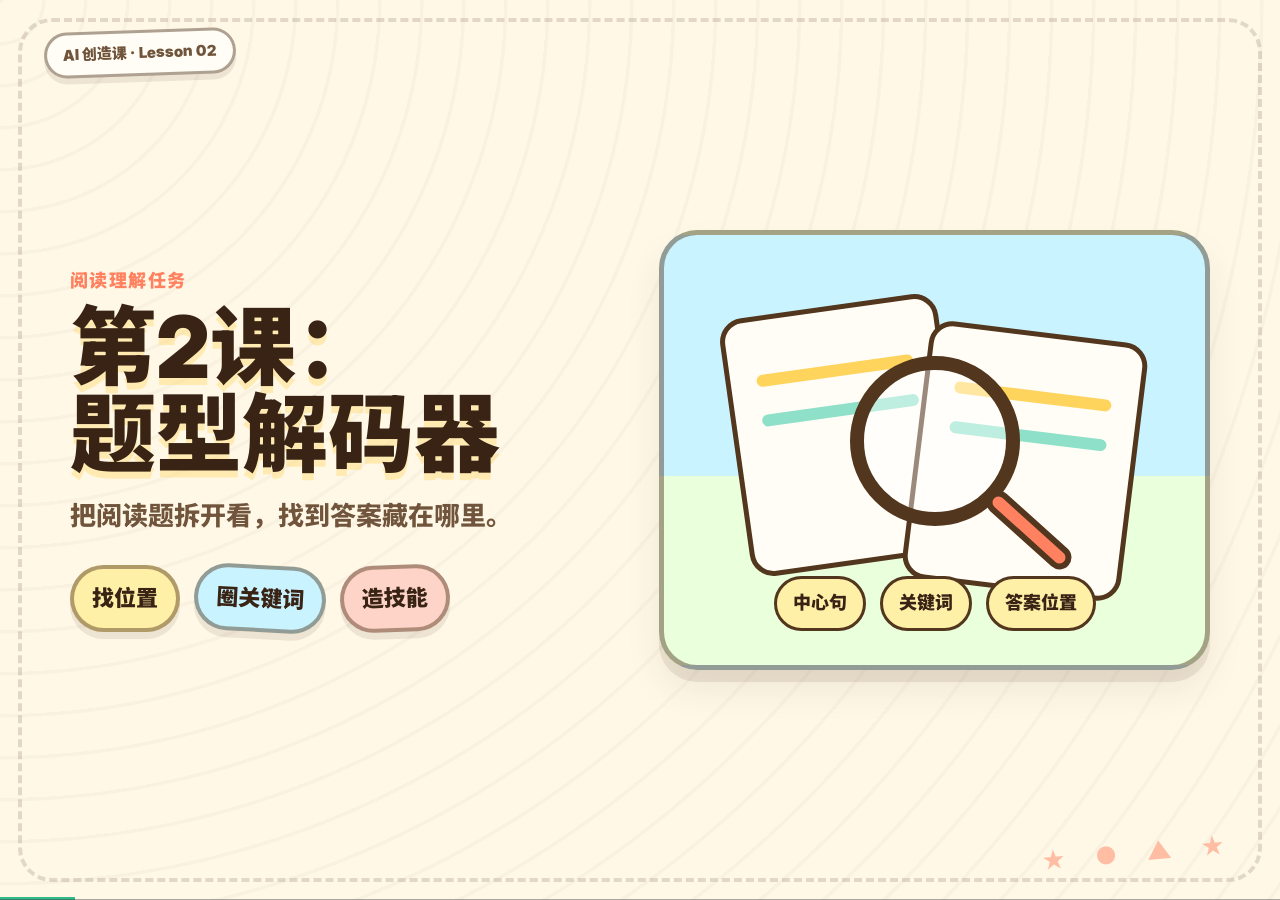
==== ai-kids-picturebook-ppt/index.html @ a71ae9e9 "Deploy AI reading lesson deck" ====
<!DOCTYPE html>
<html lang="zh-CN">
<head>
<meta charset="utf-8">
<meta name="viewport" content="width=device-width,initial-scale=1">
<title>第2课：题型解码器</title>
<link rel="stylesheet" href="assets/fonts.css">
<link rel="stylesheet" href="assets/base.css">
<link rel="stylesheet" id="theme-link" href="assets/themes/soft-pastel.css">
<link rel="stylesheet" href="assets/animations/animations.css">
<link rel="stylesheet" href="style.css">
</head>
<body class="tpl-ai-kids lesson-deck" data-themes="soft-pastel,xiaohongshu-white,rainbow-gradient,minimal-white" data-theme-base="assets/themes/">
<div class="deck">

  <section class="slide cover-slide" data-title="封面">
    <div class="lesson-badge">AI 创造课 · Lesson 02</div>
    <div class="cover-grid">
      <div>
        <p class="kicker">阅读理解任务</p>
        <h1 class="hero-title">第2课：<br>题型解码器</h1>
        <p class="hero-sub">把阅读题拆开看，找到答案藏在哪里。</p>
        <div class="tag-row">
          <span>找位置</span>
          <span>圈关键词</span>
          <span>造技能</span>
        </div>
      </div>
      <div class="decoder-hero" aria-label="题型解码器插画">
        <div class="paper-card paper-a"></div>
        <div class="paper-card paper-b"></div>
        <div class="lens-big"></div>
        <div class="decoder-panel">
          <span>中心句</span>
          <span>关键词</span>
          <span>答案位置</span>
        </div>
      </div>
    </div>
    <aside class="notes">开场强调：今天不是只让 AI 帮我们答题，而是创造一个能陪我们练阅读理解的 AI 技能。</aside>
  </section>

  <section class="slide" data-title="上节课回顾">
    <div class="page-chip">01 回顾</div>
    <h2 class="slide-title">上节课回顾</h2>
    <p class="subtitle">上节课主题：我和我的成长伙伴</p>
    <div class="step-cards three">
      <div class="step-card yellow"><b>1</b><h3>选伙伴形象</h3><p>选出你最喜欢的伙伴形象。</p></div>
      <div class="step-card blue"><b>2</b><h3>起名字</h3><p>给它起一个独一无二的名字。</p></div>
      <div class="step-card pink"><b>3</b><h3>第一次对话</h3><p>让它认识你，也认识你的学习习惯。</p></div>
    </div>
    <aside class="notes">用 1 分钟让孩子说出自己伙伴的名字，快速唤起上节课成果。</aside>
  </section>

  <section class="slide" data-title="情景引入">
    <div class="page-chip">02 情景</div>
    <div class="story-layout">
      <div>
        <h2 class="slide-title">阅读题里的答案，<br>到底藏哪了？</h2>
        <p class="subtitle">小明做语文阅读理解时，总是找不到答案在哪。</p>
        <div class="quote-box">“老师讲过模板，可我一看到文章就忘了……”</div>
      </div>
      <div class="story-board">
        <div class="student-face"></div>
        <div class="long-paper">
          <span></span><span></span><span></span><span></span><span></span>
        </div>
        <div class="question-mark">?</div>
      </div>
    </div>
    <aside class="notes">引导孩子共情：文章很长、题目很多、模板记不住，这是很常见的问题。</aside>
  </section>

  <section class="slide" data-title="问题引出">
    <div class="page-chip">03 讨论</div>
    <h2 class="slide-title">语文阅读理解为什么做不好？</h2>
    <div class="problem-grid">
      <div>文章太长，看完就忘了。</div>
      <div>有些词语和成语不懂。</div>
      <div>不知道作者真正想表达什么。</div>
      <div>没掌握阅读题的方法和技巧。</div>
      <div>答案位置找不到，写起来很慌。</div>
    </div>
    <div class="teacher-prompt">老师引导：遇到阅读理解中不会的问题，该怎么办？</div>
    <aside class="notes">第 5 点把重复的“词语和成语不懂”换成“答案位置找不到”，避免页面重复，同时更贴近后续任务。</aside>
  </section>

  <section class="slide task-slide" data-title="今日任务">
    <div class="page-chip">04 任务</div>
    <div class="center-panel">
      <h2 class="slide-title top-center">今日任务</h2>
      <div class="mission-card">
        <p class="mission-label">创建 AI 阅读理解技能</p>
        <h3>让 AI 帮你做两件事</h3>
        <div class="mission-list">
          <span>总结文章的中心思想</span>
          <span>找到问题答案在原文中的位置</span>
        </div>
      </div>
    </div>
    <aside class="notes">明确产出：今天每个孩子要完成一个“阅读理解技能”雏形，而不是只体验一个工具。</aside>
  </section>

  <section class="slide" data-title="问题拆解">
    <div class="page-chip">05 拆解</div>
    <h2 class="slide-title">AI 如何帮助你提高阅读理解的解题能力？</h2>
    <div class="module-map">
      <div><b>1</b><h3>读懂文字</h3><p>词语理解、句子理解、上下文理解</p></div>
      <div><b>2</b><h3>提取重点</h3><p>时间、地点、人物、中心句、关键词</p></div>
      <div><b>3</b><h3>分析文章</h3><p>人物情感、品质、写作目的、修辞理解</p></div>
      <div><b>4</b><h3>概括表达</h3><p>总结中心思想，说清楚主要内容</p></div>
      <div><b>5</b><h3>阅读迁移</h3><p>遇到类似文章，也能用同样方法分析</p></div>
    </div>
    <aside class="notes">这页是课程方法论：把“大问题”拆成五个小模块。</aside>
  </section>

  <section class="slide" data-title="技能介绍">
    <div class="page-chip">06 技能库</div>
    <h2 class="slide-title">技能介绍</h2>
    <div class="skill-grid">
      <div class="skill-card">
        <span>A</span>
        <h3>现代文阅读陪练</h3>
        <p>标注段落大意和中心句；出 3 道阅读题并讲对错；拍卷子题目后定位原文答案。</p>
      </div>
      <div class="skill-card">
        <span>B</span>
        <h3>古文阅读陪练</h3>
        <p>帮助理解文言词句，提升古文阅读理解能力。</p>
      </div>
      <div class="skill-card">
        <span>C</span>
        <h3>答题套路训练</h3>
        <p>生成主观题答题公式，帮助大家套公式去答题。</p>
      </div>
      <div class="skill-card custom">
        <span>D</span>
        <h3>自创技能</h3>
        <p>按照自己的想法创造，给技能增加规则和流程。</p>
      </div>
    </div>
    <aside class="notes">虽然投票只选 B/C/D，但这里完整介绍四类技能，便于孩子理解技能可以被组合和改造。</aside>
  </section>

  <section class="slide" data-title="老师演示环节">
    <div class="page-chip">07 演示</div>
    <h2 class="slide-title">演示技能</h2>
    <div class="demo-layout">
      <div class="demo-card bad">
        <h3>错误示范</h3>
        <p>只输入一篇英语文章。</p>
        <small>结果：AI 可能直接分析英语文章，偏离今天的语文阅读任务。</small>
      </div>
      <div class="demo-arrow">→</div>
      <div class="demo-card good">
        <h3>优化规则</h3>
        <p>输入的文章必须是中文。</p>
        <small>再增加任务、规则和流程，AI 效果会更明显。</small>
      </div>
    </div>
    <div class="teacher-prompt">老师现场演示：设置任务 → 增加规则 → 优化流程。</div>
    <aside class="notes">重点不是演示“AI 很聪明”，而是演示规则如何影响 AI 的输出。</aside>
  </section>

  <section class="slide vote-slide" data-title="投票选技能">
    <div class="page-chip">08 投票</div>
    <h2 class="slide-title">投票选技能</h2>
    <p class="subtitle">从下面 3 个技能中，选一个你最想创造的。</p>
    <div class="vote-grid">
      <div class="vote-card"><b>A</b><h3>古文阅读陪练</h3></div>
      <div class="vote-card"><b>B</b><h3>答题套路训练</h3></div>
      <div class="vote-card"><b>C</b><h3>自创技能</h3></div>
    </div>
    <aside class="notes">让孩子用举手、贴纸或纸条投票。投票不是为了定唯一答案，而是让孩子做选择。</aside>
  </section>

  <section class="slide" data-title="技能创造">
    <div class="page-chip">09 实操</div>
    <h2 class="slide-title">搭建自己阅读理解技能</h2>
    <div class="build-layout">
      <div class="rule-card">
        <h3>先设置 AI 规则</h3>
        <ul>
          <li>只分析中文文章</li>
          <li>文章字数适合我的年龄</li>
          <li>先定位原文，再回答问题</li>
        </ul>
      </div>
      <div class="build-checks">
        <span>找正确答案位置</span>
        <span>圈关键字</span>
        <span>分析句子</span>
        <span>分析人物</span>
        <span>归纳中心</span>
        <span>分析错误选项原因</span>
      </div>
    </div>
    <aside class="notes">孩子开始搭建技能。老师提醒：先写规则，再写功能，不要一上来就让 AI “帮我做题”。</aside>
  </section>

  <section class="slide" data-title="成果验证">
    <div class="page-chip">10 分享</div>
    <h2 class="slide-title">分享展示技能</h2>
    <div class="showcase-grid">
      <div><b>名称</b><p>你的智能体叫什么？</p></div>
      <div><b>核心功能</b><p>它最会帮你做什么？</p></div>
      <div><b>最满意的地方</b><p>哪一步做得最好？</p></div>
      <div><b>存在的问题</b><p>哪里还不稳定？怎么优化？</p></div>
    </div>
    <div class="teacher-prompt">老师重点：鼓励孩子主动发现 AI 的问题，而不是只夸 AI。</div>
    <aside class="notes">展示时必须说一个优点和一个待优化点，培养孩子的评估意识。</aside>
  </section>

  <section class="slide" data-title="优化升级">
    <div class="page-chip">11 测试</div>
    <h2 class="slide-title">你的技能可靠吗？</h2>
    <p class="subtitle">真正厉害的技能，是不断测试出来的。</p>
    <div class="test-list">
      <div>题型的识别能力</div>
      <div>原文定位能力</div>
      <div>关键字提取能力</div>
      <div>步骤链测试</div>
      <div>错误纠正测试</div>
    </div>
    <aside class="notes">统一测试内容，让孩子看到技能并不是“创建完就结束”，而是要通过测试来升级。</aside>
  </section>

  <section class="slide" data-title="挑战任务">
    <div class="page-chip">12 挑战</div>
    <h2 class="slide-title">挑战任务</h2>
    <p class="subtitle">根据测试结果，继续升级你的阅读理解技能。</p>
    <div class="challenge-grid">
      <div><h3>答题技巧类</h3><p>加入不同题型的答题方法。</p></div>
      <div><h3>错题纠错</h3><p>让 AI 帮你分析为什么错。</p></div>
      <div><h3>阅读思维引导</h3><p>让 AI 用问题一步步引导你。</p></div>
    </div>
    <div class="teacher-prompt">老师引导：AI 升级最重要的是不断迭代。</div>
    <aside class="notes">这里可以作为课堂加分任务，也可以作为课后继续完善的方向。</aside>
  </section>

  <section class="slide summary-slide" data-title="复盘总结">
    <div class="page-chip">13 总结</div>
    <h2 class="slide-title top-center">今天你完成了什么？</h2>
    <div class="summary-cards">
      <div><b>1</b><p>学会创建新技能，解决阅读理解相关难点。</p></div>
      <div><b>2</b><p>学会修复、优化、升级自己创造的技能。</p></div>
    </div>
    <div class="big-quote">未来最厉害的人，不是一直问 AI 的人，而是会创造 AI 技能的人。</div>
    <aside class="notes">用这句话收束全课，突出“创造技能”的价值。</aside>
  </section>

  <section class="slide expand-slide" data-title="知识拓展">
    <div class="page-chip">14 拓展</div>
    <h2 class="slide-title top-center">什么是 Skills（技能）</h2>
    <div class="skills-explain">
      <div class="skill-machine">
        <div class="machine-screen">AI</div>
        <div class="machine-tags">
          <span>规则</span><span>步骤</span><span>例子</span>
        </div>
      </div>
      <div class="plain-card">
        <h3>简单说：</h3>
        <p>Skills 就像给 AI 装上一个“专门做某件事的小工具”。</p>
        <p>生活例子：你想做蛋糕，要先有菜谱；你想让 AI 做阅读理解，也要给它“阅读菜谱”。</p>
      </div>
    </div>
    <aside class="notes">给 8-13 岁孩子解释时，不讲技术定义，讲“规则 + 步骤 + 例子 = 一个技能”。</aside>
  </section>

  <section class="slide homework-slide" data-title="课后任务">
    <div class="page-chip">15 作业</div>
    <h2 class="slide-title top-center">课后任务</h2>
    <div class="homework-list">
      <div><b>任务一【进阶】</b><p>让伙伴再陪你做 1 篇新短文，记录易错题型。</p></div>
      <div><b>任务二【跟家人】</b><p>跟爸妈分享你的答题思路，让爸妈判断对不对。</p></div>
      <div><b>任务三【下节预热】</b><p>下节学古文，带 1 句你最看不懂的古诗。</p></div>
    </div>
    <aside class="notes">课后任务分层：进阶、家庭分享、下节预热。</aside>
  </section>

  <section class="slide goodbye-slide" data-title="课程结束">
    <div class="goodbye-card">
      <h2>下节课再见</h2>
    </div>
    <aside class="notes">结束页保持简单，方便老师停留和收尾。</aside>
  </section>

</div>
<script src="assets/runtime.js"></script>
</body>
</html>
---- ai-kids-picturebook-ppt/assets/fonts.css ----
/* html-ppt :: shared webfonts */
@import url('https://fonts.googleapis.com/css2?family=Inter:wght@200;300;400;500;600;700;800;900&display=swap');
@import url('https://fonts.googleapis.com/css2?family=Noto+Sans+SC:wght@200;300;400;500;600;700;900&display=swap');
@import url('https://fonts.googleapis.com/css2?family=Noto+Serif+SC:wght@300;400;600;700&display=swap');
@import url('https://fonts.googleapis.com/css2?family=JetBrains+Mono:wght@400;500;700&display=swap');
@import url('https://fonts.googleapis.com/css2?family=Playfair+Display:ital,wght@0,400;0,600;0,800;1,400&display=swap');
@import url('https://fonts.googleapis.com/css2?family=Space+Grotesk:wght@300;400;500;600;700&display=swap');
@import url('https://fonts.googleapis.com/css2?family=IBM+Plex+Mono:wght@300;400;500;700&display=swap');
@import url('https://fonts.googleapis.com/css2?family=Archivo+Black&display=swap');
---- ai-kids-picturebook-ppt/assets/base.css ----
/* html-ppt :: base.css — reset + shared tokens + layout primitives */
/* Default tokens. Themes in assets/themes/*.css override the :root block. */
:root {
  --bg: #ffffff;
  --bg-soft: #f7f7f8;
  --surface: #ffffff;
  --surface-2: #f2f2f4;
  --border: rgba(0,0,0,.08);
  --border-strong: rgba(0,0,0,.16);
  --text-1: #111216;
  --text-2: #55596a;
  --text-3: #8a8f9e;
  --accent: #3b6cff;
  --accent-2: #7a5cff;
  --accent-3: #ff5c8a;
  --good: #1aaf6c;
  --warn: #f5a524;
  --bad:  #e0445a;
  --grad: linear-gradient(135deg,#3b6cff,#7a5cff 55%,#ff5c8a);
  --grad-soft: linear-gradient(135deg,#eef2ff,#f5ecff 55%,#ffeef5);
  --radius: 18px;
  --radius-sm: 12px;
  --radius-lg: 26px;
  --shadow: 0 10px 30px rgba(18,24,40,.08), 0 2px 6px rgba(18,24,40,.04);
  --shadow-lg: 0 24px 60px rgba(18,24,40,.14), 0 6px 16px rgba(18,24,40,.06);
  --font-sans: 'Inter','Noto Sans SC',-apple-system,BlinkMacSystemFont,Helvetica,Arial,sans-serif;
  --font-serif: 'Playfair Display','Noto Serif SC',Georgia,serif;
  --font-mono: 'JetBrains Mono','IBM Plex Mono',SFMono-Regular,Menlo,monospace;
  --font-display: var(--font-sans);
  --letter-tight: -.03em;
  --letter-normal: -.01em;
  --ease: cubic-bezier(.4,0,.2,1);
}

*,*::before,*::after{box-sizing:border-box}
html,body{margin:0;padding:0;background:var(--bg);color:var(--text-1);
  font-family:var(--font-sans);font-weight:400;line-height:1.6;
  -webkit-font-smoothing:antialiased;-moz-osx-font-smoothing:grayscale;
  letter-spacing:var(--letter-normal)}
img,svg,video{max-width:100%;display:block}
a{color:var(--accent);text-decoration:none}
a:hover{text-decoration:underline}
code,kbd,pre,samp{font-family:var(--font-mono)}

/* ================= SLIDE SYSTEM ================= */
.deck{position:relative;width:100vw;height:100vh;overflow:hidden;background:var(--bg)}
.slide{
  position:absolute;inset:0;
  display:flex;flex-direction:column;justify-content:center;
  padding:72px 96px;
  box-sizing:border-box;
  opacity:0;pointer-events:none;
  transition:opacity .5s var(--ease), transform .5s var(--ease);
  transform:translateX(30px);
  overflow:hidden;
}
.slide.is-active{opacity:1;pointer-events:auto;transform:translateX(0);z-index:2}
.slide.is-prev{transform:translateX(-30px)}

/* single-page standalone (used when a layout file is opened directly) */
body.single .slide{position:relative;width:100vw;height:100vh;opacity:1;transform:none;pointer-events:auto}

/* ================= TYPOGRAPHY ================= */
.eyebrow{font-size:13px;font-weight:500;letter-spacing:.16em;text-transform:uppercase;color:var(--text-3)}
.kicker{font-size:14px;font-weight:600;color:var(--accent);letter-spacing:.08em;text-transform:uppercase}
h1.title,.h1{font-family:var(--font-display);font-size:72px;line-height:1.05;font-weight:800;letter-spacing:var(--letter-tight);margin:0 0 18px;color:var(--text-1)}
h2.title,.h2{font-family:var(--font-display);font-size:54px;line-height:1.1;font-weight:700;letter-spacing:var(--letter-tight);margin:0 0 14px}
h3,.h3{font-size:32px;line-height:1.2;font-weight:600;letter-spacing:var(--letter-normal);margin:0 0 10px}
h4,.h4{font-size:22px;line-height:1.3;font-weight:600;margin:0 0 8px}
.lede{font-size:22px;line-height:1.55;color:var(--text-2);font-weight:300;max-width:62ch}
.dim{color:var(--text-2)}
.dim2{color:var(--text-3)}
.mono{font-family:var(--font-mono)}
.serif{font-family:var(--font-serif)}
.gradient-text{background:var(--grad);-webkit-background-clip:text;background-clip:text;-webkit-text-fill-color:transparent;color:transparent}

/* ================= LAYOUT PRIMITIVES ================= */
.stack>*+*{margin-top:14px}
.row{display:flex;gap:24px;align-items:center}
.row.wrap{flex-wrap:wrap}
.grid{display:grid;gap:24px}
.g2{grid-template-columns:repeat(2,1fr)}
.g3{grid-template-columns:repeat(3,1fr)}
.g4{grid-template-columns:repeat(4,1fr)}
.center{display:flex;align-items:center;justify-content:center;text-align:center}
.fill{flex:1}
.sp-t{padding-top:24px}.sp-b{padding-bottom:24px}
.mt-s{margin-top:8px}.mt-m{margin-top:18px}.mt-l{margin-top:32px}
.mb-s{margin-bottom:8px}.mb-m{margin-bottom:18px}.mb-l{margin-bottom:32px}

/* ================= CARDS ================= */
.card{background:var(--surface);border:1px solid var(--border);border-radius:var(--radius);
  padding:26px 28px;box-shadow:var(--shadow);position:relative;overflow:hidden}
.card-soft{background:var(--surface-2);border:1px solid var(--border)}
.card-outline{background:transparent;border:1.5px solid var(--border-strong);box-shadow:none}
.card-accent{background:var(--surface);border-top:3px solid var(--accent)}
.card-hover{transition:transform .3s var(--ease),box-shadow .3s var(--ease)}
.card-hover:hover{transform:translateY(-4px);box-shadow:var(--shadow-lg)}

.pill{display:inline-block;padding:4px 12px;border-radius:999px;font-size:12px;font-weight:500;
  background:var(--surface-2);color:var(--text-2);border:1px solid var(--border)}
.pill-accent{background:color-mix(in srgb,var(--accent) 12%,transparent);color:var(--accent);border-color:color-mix(in srgb,var(--accent) 28%,transparent)}

/* ================= BARS / DIVIDERS ================= */
.divider{height:1px;background:var(--border);width:100%}
.divider-accent{height:3px;width:72px;background:var(--accent);border-radius:2px}

/* ================= CHROME (header/footer/progress) ================= */
.deck-header{position:absolute;top:24px;left:40px;right:40px;display:flex;align-items:center;justify-content:space-between;
  font-size:12px;color:var(--text-3);letter-spacing:.12em;text-transform:uppercase;z-index:10;pointer-events:none}
.deck-footer{position:absolute;bottom:24px;left:40px;right:40px;display:flex;align-items:center;justify-content:space-between;
  font-size:12px;color:var(--text-3);z-index:10;pointer-events:none}
.slide-number::before{content:attr(data-current)}
.slide-number::after{content:" / " attr(data-total)}
.progress-bar{position:fixed;left:0;right:0;bottom:0;height:3px;background:transparent;z-index:20}
.progress-bar > span{display:block;height:100%;width:0;background:var(--accent);transition:width .3s var(--ease)}

/* ================= PRESENTER / OVERVIEW ================= */
.notes{display:none!important}
.notes-overlay{position:fixed;inset:auto 0 0 0;max-height:42vh;background:rgba(20,22,30,.95);color:#e8ebf4;
  padding:20px 32px;font-size:16px;line-height:1.6;border-top:1px solid rgba(255,255,255,.1);transform:translateY(100%);
  transition:transform .3s var(--ease);z-index:40;overflow:auto;font-family:var(--font-sans)}
.notes-overlay.open{transform:translateY(0)}
.overview{position:fixed;inset:0;background:rgba(10,12,18,.92);backdrop-filter:blur(12px);z-index:50;
  display:none;padding:40px;overflow:auto}
.overview.open{display:grid;grid-template-columns:repeat(4,1fr);gap:20px;align-content:start}
.overview .thumb{background:var(--surface);border:1px solid var(--border);border-radius:12px;
  aspect-ratio:16/9;overflow:hidden;cursor:pointer;position:relative;color:var(--text-1);padding:16px;
  font-size:11px;transition:transform .2s var(--ease)}
.overview .thumb:hover{transform:scale(1.04)}
.overview .thumb .n{position:absolute;top:8px;left:10px;font-weight:700;font-size:14px;color:var(--text-3)}
.overview .thumb .t{position:absolute;bottom:10px;left:14px;right:14px;font-weight:600;color:var(--text-1)}

/* ================= PRESENTER VIEW ================= */
/* Presenter view opens in a separate popup window (S key).
 * All presenter styles are self-contained in the popup HTML generated by runtime.js.
 * The audience window (this file) is NOT affected — it stays as normal deck view.
 * Only the .notes class below is needed to hide speaker notes from audience. */

/* ================= UTILITY ================= */
.hidden{display:none!important}
.nowrap{white-space:nowrap}
.tr{text-align:right}.tc{text-align:center}.tl{text-align:left}
.uppercase{text-transform:uppercase;letter-spacing:.12em}

/* ================= PRINT ================= */
@media print{
  .slide{position:relative;opacity:1!important;transform:none!important;page-break-after:always;height:100vh}
  .deck-header,.deck-footer,.progress-bar,.notes-overlay,.overview{display:none!important}
}
---- ai-kids-picturebook-ppt/assets/themes/soft-pastel.css ----
/* theme: soft-pastel — 柔和马卡龙 */
:root{
  --bg:#fdf7fb;--bg-soft:#fbeef3;--surface:#ffffff;--surface-2:#fdf0f5;
  --border:rgba(120,70,110,.12);--border-strong:rgba(120,70,110,.22);
  --text-1:#3a1f33;--text-2:#6b4d62;--text-3:#a28a99;
  --accent:#f49bb8;--accent-2:#b5d5f0;--accent-3:#f7d08a;
  --good:#9dd9a3;--warn:#f7d08a;--bad:#ef9a9a;
  --grad:linear-gradient(135deg,#f49bb8,#b5d5f0 55%,#c4a0e8);
  --grad-soft:linear-gradient(135deg,#fbeef3,#eaf4fc);
  --radius:24px;--radius-sm:16px;--radius-lg:32px;
  --shadow:0 8px 28px rgba(244,155,184,.18);
  --shadow-lg:0 24px 70px rgba(181,213,240,.3);
  --font-sans:'Inter','Noto Sans SC',sans-serif;
}
---- ai-kids-picturebook-ppt/assets/animations/animations.css ----
/* html-ppt :: animations.css
 * Apply by adding class="anim-<name>" or data-anim="<name>".
 * Durations are deliberately snappy; tweak --anim-dur per element.
 */
:root{--anim-dur:.7s;--anim-ease:cubic-bezier(.4,0,.2,1)}

/* ---------- FADE DIRECTIONALS ---------- */
@keyframes kf-fade-up{from{opacity:0;transform:translateY(32px)}to{opacity:1;transform:none}}
@keyframes kf-fade-down{from{opacity:0;transform:translateY(-32px)}to{opacity:1;transform:none}}
@keyframes kf-fade-left{from{opacity:0;transform:translateX(-40px)}to{opacity:1;transform:none}}
@keyframes kf-fade-right{from{opacity:0;transform:translateX(40px)}to{opacity:1;transform:none}}
.anim-fade-up{animation:kf-fade-up var(--anim-dur) var(--anim-ease) both}
.anim-fade-down{animation:kf-fade-down var(--anim-dur) var(--anim-ease) both}
.anim-fade-left{animation:kf-fade-left var(--anim-dur) var(--anim-ease) both}
.anim-fade-right{animation:kf-fade-right var(--anim-dur) var(--anim-ease) both}

/* ---------- RISE / DROP / ZOOM / BLUR / GLITCH ---------- */
@keyframes kf-rise{from{opacity:0;transform:translateY(60px) scale(.97);filter:blur(6px)}to{opacity:1;transform:none;filter:none}}
@keyframes kf-drop{from{opacity:0;transform:translateY(-60px) scale(.97)}to{opacity:1;transform:none}}
@keyframes kf-zoom{0%{opacity:0;transform:scale(.6)}60%{transform:scale(1.04)}100%{opacity:1;transform:scale(1)}}
@keyframes kf-blur{from{opacity:0;filter:blur(18px)}to{opacity:1;filter:none}}
@keyframes kf-glitch{0%{opacity:0;transform:translateX(0);clip-path:inset(0 0 0 0)}
  20%{opacity:1;transform:translateX(-6px);clip-path:inset(20% 0 30% 0)}
  40%{transform:translateX(4px);clip-path:inset(50% 0 10% 0)}
  60%{transform:translateX(-3px);clip-path:inset(10% 0 60% 0)}
  80%{transform:translateX(2px);clip-path:inset(0 0 0 0)}
  100%{opacity:1;transform:none}}
.anim-rise-in{animation:kf-rise .9s var(--anim-ease) both}
.anim-drop-in{animation:kf-drop .8s var(--anim-ease) both}
.anim-zoom-pop{animation:kf-zoom .7s cubic-bezier(.22,1.3,.36,1) both}
.anim-blur-in{animation:kf-blur .8s var(--anim-ease) both}
.anim-glitch-in{animation:kf-glitch .8s steps(5,end) both}

/* ---------- TYPEWRITER ---------- */
.anim-typewriter{display:inline-block;overflow:hidden;white-space:nowrap;border-right:2px solid currentColor;
  width:0;animation:kf-type 2.4s steps(40,end) forwards, kf-caret 1s step-end infinite}
@keyframes kf-type{to{width:100%}}
@keyframes kf-caret{50%{border-color:transparent}}

/* ---------- GLOW / SHIMMER / GRADIENT-FLOW ---------- */
@keyframes kf-neon{0%,100%{text-shadow:0 0 8px var(--accent),0 0 20px var(--accent)}
  50%{text-shadow:0 0 16px var(--accent),0 0 40px var(--accent),0 0 80px var(--accent)}}
.anim-neon-glow{animation:kf-neon 2s ease-in-out infinite}

.anim-shimmer-sweep{position:relative;overflow:hidden}
.anim-shimmer-sweep::after{content:"";position:absolute;inset:0;
  background:linear-gradient(110deg,transparent 40%,rgba(255,255,255,.55) 50%,transparent 60%);
  transform:translateX(-100%);animation:kf-shimmer 2.4s var(--anim-ease) infinite}
@keyframes kf-shimmer{to{transform:translateX(100%)}}

.anim-gradient-flow{background:linear-gradient(90deg,var(--accent),var(--accent-2,var(--accent)),var(--accent-3,var(--accent)),var(--accent));
  background-size:300% 100%;-webkit-background-clip:text;background-clip:text;color:transparent;-webkit-text-fill-color:transparent;
  animation:kf-gradflow 4s linear infinite}
@keyframes kf-gradflow{to{background-position:300% 0}}

/* ---------- STAGGER LIST ---------- */
.anim-stagger-list > *{opacity:0;animation:kf-rise .65s var(--anim-ease) both}
.anim-stagger-list > *:nth-child(1){animation-delay:.05s}
.anim-stagger-list > *:nth-child(2){animation-delay:.15s}
.anim-stagger-list > *:nth-child(3){animation-delay:.25s}
.anim-stagger-list > *:nth-child(4){animation-delay:.35s}
.anim-stagger-list > *:nth-child(5){animation-delay:.45s}
.anim-stagger-list > *:nth-child(6){animation-delay:.55s}
.anim-stagger-list > *:nth-child(7){animation-delay:.65s}
.anim-stagger-list > *:nth-child(8){animation-delay:.75s}
.anim-stagger-list > *:nth-child(n+9){animation-delay:.85s}

/* ---------- COUNTER-UP (JS-driven, marker class only) ---------- */
.counter{font-variant-numeric:tabular-nums}

/* ---------- SVG PATH DRAW ---------- */
.anim-path-draw path,.anim-path-draw line,.anim-path-draw polyline,.anim-path-draw circle,.anim-path-draw rect{
  stroke-dasharray:1000;stroke-dashoffset:1000;animation:kf-draw 2s var(--anim-ease) forwards}
@keyframes kf-draw{to{stroke-dashoffset:0}}

/* ---------- PARALLAX TILT (hover) ---------- */
.anim-parallax-tilt{transform-style:preserve-3d;transition:transform .4s var(--anim-ease)}
.anim-parallax-tilt:hover{transform:perspective(900px) rotateX(6deg) rotateY(-8deg) translateZ(10px)}

/* ---------- CARD FLIP 3D ---------- */
@keyframes kf-flip{from{transform:perspective(1200px) rotateY(-90deg);opacity:0}
  to{transform:perspective(1200px) rotateY(0);opacity:1}}
.anim-card-flip-3d{animation:kf-flip .9s var(--anim-ease) both;transform-style:preserve-3d;backface-visibility:hidden}

/* ---------- CUBE ROTATE 3D ---------- */
@keyframes kf-cube{from{transform:perspective(1200px) rotateX(20deg) rotateY(-90deg) translateZ(-200px);opacity:0}
  to{transform:perspective(1200px) rotateX(0) rotateY(0) translateZ(0);opacity:1}}
.anim-cube-rotate-3d{animation:kf-cube 1s var(--anim-ease) both}

/* ---------- PAGE TURN 3D ---------- */
@keyframes kf-pageturn{from{transform:perspective(1600px) rotateY(-85deg);transform-origin:left center;opacity:0}
  to{transform:perspective(1600px) rotateY(0);opacity:1}}
.anim-page-turn-3d{animation:kf-pageturn 1s var(--anim-ease) both;transform-origin:left center}

/* ---------- PERSPECTIVE ZOOM ---------- */
@keyframes kf-pzoom{from{opacity:0;transform:perspective(1400px) translateZ(-400px) rotateX(12deg)}
  to{opacity:1;transform:none}}
.anim-perspective-zoom{animation:kf-pzoom 1s var(--anim-ease) both}

/* ---------- MARQUEE SCROLL ---------- */
.anim-marquee-scroll{display:flex;gap:48px;white-space:nowrap;animation:kf-marquee 20s linear infinite}
@keyframes kf-marquee{from{transform:translateX(0)}to{transform:translateX(-50%)}}

/* ---------- KEN BURNS ---------- */
@keyframes kf-kenburns{0%{transform:scale(1) translate(0,0)}100%{transform:scale(1.15) translate(-2%,-1%)}}
.anim-kenburns{animation:kf-kenburns 14s ease-in-out infinite alternate}

/* ---------- CONFETTI BURST (pseudo — pure CSS sparkles) ---------- */
.anim-confetti-burst{position:relative}
.anim-confetti-burst::before,.anim-confetti-burst::after{
  content:"";position:absolute;top:50%;left:50%;width:8px;height:8px;border-radius:50%;
  background:var(--accent);box-shadow:
    20px -30px 0 var(--accent-2,var(--accent)),-25px -20px 0 var(--accent-3,var(--accent)),
    30px 20px 0 var(--good,#1aaf6c),-30px 25px 0 var(--warn,#f5a524),
    40px -10px 0 var(--bad,#e0445a),-45px 0 0 var(--accent),
    10px 40px 0 var(--accent-2,var(--accent)),-15px -40px 0 var(--accent-3,var(--accent));
  opacity:0;animation:kf-confetti 1.2s var(--anim-ease) forwards}
.anim-confetti-burst::after{animation-delay:.15s;transform:rotate(45deg)}
@keyframes kf-confetti{0%{opacity:0;transform:scale(.2)}30%{opacity:1}100%{opacity:0;transform:scale(2.2)}}

/* ---------- SPOTLIGHT ---------- */
@keyframes kf-spot{0%{clip-path:circle(0% at 50% 50%)}100%{clip-path:circle(140% at 50% 50%)}}
.anim-spotlight{animation:kf-spot 1.1s var(--anim-ease) both}

/* ---------- MORPH SHAPE (SVG) ---------- */
.anim-morph-shape path{animation:kf-morph 6s ease-in-out infinite alternate}
@keyframes kf-morph{0%{d:path("M60,120 Q120,20 180,120 T300,120")}
  100%{d:path("M60,120 Q120,220 180,120 T300,120")}}

/* ---------- RIPPLE REVEAL ---------- */
@keyframes kf-ripple{0%{clip-path:circle(0% at 20% 80%);opacity:.4}
  100%{clip-path:circle(160% at 20% 80%);opacity:1}}
.anim-ripple-reveal{animation:kf-ripple 1.2s var(--anim-ease) both}

/* reduced motion */
@media (prefers-reduced-motion: reduce){
  [class*="anim-"]{animation:none!important;transition:none!important}
}
---- ai-kids-picturebook-ppt/style.css ----
.tpl-ai-kids {
  --bg: #fff5dc;
  --surface: #fffdf5;
  --surface-2: #eaffdc;
  --border: rgba(82, 54, 29, .22);
  --border-strong: rgba(82, 54, 29, .46);
  --text-1: #382315;
  --text-2: #70543b;
  --text-3: #9d7e61;
  --accent: #32b889;
  --accent-2: #ff815f;
  --accent-3: #6d8eff;
  --warn: #ffd45d;
  --shadow: 0 12px 0 rgba(82, 54, 29, .10), 0 20px 36px rgba(82, 54, 29, .08);
  --font-display: 'Noto Sans SC', 'Inter', sans-serif;
  letter-spacing: 0;
}

.tpl-ai-kids .deck {
  background:
    radial-gradient(circle at 12% 16%, rgba(255, 212, 93, .42), transparent 24%),
    radial-gradient(circle at 84% 22%, rgba(109, 142, 255, .20), transparent 24%),
    radial-gradient(circle at 78% 84%, rgba(255, 129, 95, .22), transparent 28%),
    #fff5dc;
}

.tpl-ai-kids .slide {
  padding: 58px 70px;
  background:
    linear-gradient(0deg, rgba(255, 255, 255, .30), rgba(255, 255, 255, .30)),
    repeating-radial-gradient(circle at 0 0, rgba(82, 54, 29, .045) 0 3px, transparent 4px 42px),
    var(--bg);
}

.tpl-ai-kids .slide::before {
  content: "";
  position: absolute;
  inset: 18px;
  border: 4px dashed rgba(82, 54, 29, .16);
  border-radius: 34px;
  pointer-events: none;
}

.tpl-ai-kids .slide::after {
  content: "★ ● ▲ ★";
  position: absolute;
  right: 42px;
  bottom: 28px;
  color: rgba(255, 129, 95, .50);
  font-size: 24px;
  font-weight: 900;
  letter-spacing: 12px;
  transform: rotate(-5deg);
  pointer-events: none;
}

.tpl-ai-kids .page-chip,
.tpl-ai-kids .lesson-badge {
  position: absolute;
  top: 30px;
  left: 44px;
  z-index: 3;
  padding: 8px 16px;
  border: 3px solid var(--border-strong);
  border-radius: 999px;
  background: #fffdf5;
  color: var(--text-2);
  font-size: 15px;
  font-weight: 900;
  box-shadow: 0 6px 0 rgba(82, 54, 29, .10);
  transform: rotate(-2deg);
}

.tpl-ai-kids .kicker {
  margin: 0;
  color: var(--accent-2);
  font-size: 18px;
  font-weight: 900;
}

.tpl-ai-kids .hero-title {
  margin: 10px 0 18px;
  color: var(--text-1);
  font-size: 86px;
  line-height: 1.02;
  font-weight: 900;
  text-shadow: 0 7px 0 rgba(255, 212, 93, .38);
}

.tpl-ai-kids .hero-sub,
.tpl-ai-kids .subtitle {
  margin: 0;
  color: var(--text-2);
  font-size: 26px;
  line-height: 1.45;
  font-weight: 800;
}

.tpl-ai-kids .slide-title {
  position: relative;
  z-index: 2;
  margin: 0 0 22px;
  max-width: 1040px;
  color: var(--text-1);
  font-size: 56px;
  line-height: 1.1;
  font-weight: 900;
  text-shadow: 0 5px 0 rgba(255, 212, 93, .28);
}

.tpl-ai-kids .top-center {
  max-width: none;
  text-align: center;
}

.tpl-ai-kids .cover-grid,
.tpl-ai-kids .story-layout,
.tpl-ai-kids .demo-layout,
.tpl-ai-kids .build-layout,
.tpl-ai-kids .skills-explain {
  position: relative;
  z-index: 2;
  display: grid;
  grid-template-columns: 1fr 1fr;
  align-items: center;
  gap: 38px;
  width: 100%;
  height: 100%;
}

.tpl-ai-kids .tag-row {
  display: flex;
  flex-wrap: wrap;
  gap: 14px;
  margin-top: 30px;
}

.tpl-ai-kids .tag-row span {
  padding: 12px 18px;
  border: 4px solid var(--border-strong);
  border-radius: 999px;
  background: #fff0a8;
  color: var(--text-1);
  font-size: 22px;
  font-weight: 900;
  box-shadow: 0 7px 0 rgba(82, 54, 29, .10);
}

.tpl-ai-kids .tag-row span:nth-child(2) { background: #c9f4ff; transform: rotate(3deg); }
.tpl-ai-kids .tag-row span:nth-child(3) { background: #ffd4c8; transform: rotate(-2deg); }

.tpl-ai-kids .decoder-hero,
.tpl-ai-kids .story-board,
.tpl-ai-kids .mission-card,
.tpl-ai-kids .plain-card,
.tpl-ai-kids .skill-machine,
.tpl-ai-kids .goodbye-card {
  position: relative;
  border: 5px solid var(--border-strong);
  border-radius: 38px;
  background: var(--surface);
  box-shadow: var(--shadow);
  overflow: hidden;
}

.tpl-ai-kids .decoder-hero {
  min-height: 440px;
  background: linear-gradient(#c9f4ff 0 56%, #eaffdc 56% 100%);
}

.tpl-ai-kids .paper-card {
  position: absolute;
  width: 220px;
  height: 260px;
  border: 5px solid #52361d;
  border-radius: 24px;
  background: #fffdf5;
}

.tpl-ai-kids .paper-a { left: 70px; top: 70px; transform: rotate(-8deg); }
.tpl-ai-kids .paper-b { right: 70px; top: 96px; transform: rotate(7deg); }

.tpl-ai-kids .paper-card::before,
.tpl-ai-kids .paper-card::after {
  content: "";
  position: absolute;
  left: 26px;
  right: 26px;
  height: 12px;
  border-radius: 999px;
  background: #ffd45d;
}

.tpl-ai-kids .paper-card::before { top: 54px; }
.tpl-ai-kids .paper-card::after { top: 94px; background: #8ee1c8; }

.tpl-ai-kids .lens-big {
  position: absolute;
  left: 50%;
  top: 48%;
  width: 170px;
  height: 170px;
  border: 14px solid #52361d;
  border-radius: 50%;
  background: rgba(255, 255, 255, .42);
  transform: translate(-50%, -50%);
}

.tpl-ai-kids .lens-big::after {
  content: "";
  position: absolute;
  right: -76px;
  bottom: -30px;
  width: 106px;
  height: 24px;
  border: 6px solid #52361d;
  border-radius: 999px;
  background: #ff815f;
  transform: rotate(42deg);
}

.tpl-ai-kids .decoder-panel {
  position: absolute;
  left: 48px;
  right: 48px;
  bottom: 34px;
  display: flex;
  gap: 14px;
  justify-content: center;
}

.tpl-ai-kids .decoder-panel span {
  padding: 10px 16px;
  border: 3px solid #52361d;
  border-radius: 999px;
  background: #fff0a8;
  font-size: 18px;
  font-weight: 900;
}

.tpl-ai-kids .step-cards,
.tpl-ai-kids .problem-grid,
.tpl-ai-kids .module-map,
.tpl-ai-kids .skill-grid,
.tpl-ai-kids .vote-grid,
.tpl-ai-kids .showcase-grid,
.tpl-ai-kids .test-list,
.tpl-ai-kids .challenge-grid,
.tpl-ai-kids .summary-cards,
.tpl-ai-kids .homework-list {
  position: relative;
  z-index: 2;
  display: grid;
  gap: 20px;
}

.tpl-ai-kids .three,
.tpl-ai-kids .vote-grid,
.tpl-ai-kids .challenge-grid,
.tpl-ai-kids .homework-list {
  grid-template-columns: repeat(3, 1fr);
}

.tpl-ai-kids .step-card,
.tpl-ai-kids .problem-grid div,
.tpl-ai-kids .module-map div,
.tpl-ai-kids .skill-card,
.tpl-ai-kids .vote-card,
.tpl-ai-kids .rule-card,
.tpl-ai-kids .build-checks span,
.tpl-ai-kids .showcase-grid div,
.tpl-ai-kids .test-list div,
.tpl-ai-kids .challenge-grid div,
.tpl-ai-kids .summary-cards div,
.tpl-ai-kids .homework-list div {
  border: 4px solid var(--border-strong);
  border-radius: 28px;
  background: var(--surface);
  box-shadow: var(--shadow);
  color: var(--text-1);
}

.tpl-ai-kids .step-card {
  min-height: 260px;
  padding: 28px;
}

.tpl-ai-kids .step-card b,
.tpl-ai-kids .module-map b,
.tpl-ai-kids .skill-card span,
.tpl-ai-kids .vote-card b,
.tpl-ai-kids .summary-cards b {
  display: grid;
  width: 54px;
  height: 54px;
  place-items: center;
  border: 4px solid #52361d;
  border-radius: 50%;
  background: #fffdf5;
  font-size: 25px;
  font-weight: 900;
}

.tpl-ai-kids h3 {
  margin: 14px 0 8px;
  color: var(--text-1);
  font-size: 28px;
  line-height: 1.18;
  font-weight: 900;
}

.tpl-ai-kids p,
.tpl-ai-kids li,
.tpl-ai-kids small {
  color: var(--text-2);
  font-size: 21px;
  line-height: 1.42;
  font-weight: 750;
}

.tpl-ai-kids .yellow { background: #fff0a8; }
.tpl-ai-kids .blue { background: #c9f4ff; }
.tpl-ai-kids .pink { background: #ffd4c8; }

.tpl-ai-kids .story-board {
  min-height: 420px;
  background: #fffdf5;
}

.tpl-ai-kids .student-face {
  position: absolute;
  left: 52px;
  top: 70px;
  width: 132px;
  height: 132px;
  border: 6px solid #52361d;
  border-radius: 50%;
  background: #ffd9bb;
}

.tpl-ai-kids .student-face::before,
.tpl-ai-kids .student-face::after {
  content: "";
  position: absolute;
  top: 52px;
  width: 14px;
  height: 14px;
  border-radius: 50%;
  background: #382315;
}

.tpl-ai-kids .student-face::before { left: 38px; }
.tpl-ai-kids .student-face::after { right: 38px; }

.tpl-ai-kids .long-paper {
  position: absolute;
  right: 58px;
  top: 58px;
  width: 270px;
  height: 310px;
  padding: 46px 32px;
  border: 5px solid #52361d;
  border-radius: 28px;
  background: #fffaf0;
  transform: rotate(4deg);
}

.tpl-ai-kids .long-paper span {
  display: block;
  height: 13px;
  margin-bottom: 22px;
  border-radius: 999px;
  background: #c9f4ff;
}

.tpl-ai-kids .long-paper span:nth-child(2n) { background: #ffd4c8; }

.tpl-ai-kids .question-mark {
  position: absolute;
  left: 146px;
  bottom: 56px;
  color: #ff815f;
  font-size: 138px;
  line-height: 1;
  font-weight: 900;
}

.tpl-ai-kids .quote-box,
.tpl-ai-kids .teacher-prompt,
.tpl-ai-kids .big-quote {
  position: relative;
  z-index: 2;
  margin-top: 28px;
  padding: 20px 26px;
  border: 4px solid rgba(255, 129, 95, .55);
  border-radius: 26px;
  background: #fff0c7;
  color: var(--text-1);
  font-size: 25px;
  line-height: 1.36;
  font-weight: 900;
  box-shadow: 0 8px 0 rgba(82, 54, 29, .08);
}

.tpl-ai-kids .problem-grid {
  grid-template-columns: repeat(5, 1fr);
}

.tpl-ai-kids .problem-grid div {
  min-height: 210px;
  padding: 24px;
  font-size: 24px;
  line-height: 1.35;
  font-weight: 900;
}

.tpl-ai-kids .problem-grid div:nth-child(odd) { background: #fff0a8; }
.tpl-ai-kids .problem-grid div:nth-child(even) { background: #c9f4ff; }

.tpl-ai-kids .center-panel {
  position: relative;
  z-index: 2;
  display: grid;
  height: 100%;
  place-items: center;
  text-align: center;
}

.tpl-ai-kids .mission-card {
  width: min(860px, 100%);
  padding: 38px;
}

.tpl-ai-kids .mission-label {
  display: inline-block;
  margin: 0 0 18px;
  padding: 10px 18px;
  border: 4px solid #52361d;
  border-radius: 999px;
  background: #c9f4ff;
  color: var(--text-1);
  font-size: 22px;
}

.tpl-ai-kids .mission-card h3 {
  font-size: 44px;
}

.tpl-ai-kids .mission-list {
  display: grid;
  grid-template-columns: repeat(2, 1fr);
  gap: 18px;
  margin-top: 24px;
}

.tpl-ai-kids .mission-list span {
  padding: 20px;
  border: 4px solid #52361d;
  border-radius: 24px;
  background: #eaffdc;
  font-size: 25px;
  font-weight: 900;
}

.tpl-ai-kids .module-map {
  grid-template-columns: repeat(5, 1fr);
  align-items: stretch;
}

.tpl-ai-kids .module-map div {
  padding: 20px;
  min-height: 260px;
}

.tpl-ai-kids .module-map p {
  font-size: 18px;
}

.tpl-ai-kids .skill-grid {
  grid-template-columns: repeat(4, 1fr);
}

.tpl-ai-kids .skill-card {
  padding: 20px;
  min-height: 330px;
}

.tpl-ai-kids .skill-card p {
  font-size: 18px;
}

.tpl-ai-kids .skill-card.custom {
  background: #fff0a8;
}

.tpl-ai-kids .demo-card {
  padding: 34px;
  border: 5px solid #52361d;
  border-radius: 34px;
  box-shadow: var(--shadow);
}

.tpl-ai-kids .demo-card.bad { background: #ffd4c8; }
.tpl-ai-kids .demo-card.good { background: #eaffdc; }

.tpl-ai-kids .demo-card h3 {
  font-size: 38px;
}

.tpl-ai-kids .demo-card p {
  font-size: 30px;
  color: var(--text-1);
  font-weight: 900;
}

.tpl-ai-kids .demo-arrow {
  color: #52361d;
  font-size: 70px;
  font-weight: 900;
  text-align: center;
}

.tpl-ai-kids .demo-layout {
  grid-template-columns: 1fr 90px 1fr;
  height: auto;
}

.tpl-ai-kids .vote-card {
  min-height: 260px;
  padding: 34px;
  text-align: center;
  background: #fffdf5;
}

.tpl-ai-kids .vote-card b {
  margin: 0 auto;
  width: 72px;
  height: 72px;
  background: #ffd45d;
  font-size: 38px;
}

.tpl-ai-kids .vote-card h3 {
  margin-top: 28px;
  font-size: 36px;
}

.tpl-ai-kids .rule-card {
  padding: 30px;
  background: #fff0a8;
}

.tpl-ai-kids .rule-card ul {
  margin: 16px 0 0;
  padding-left: 26px;
}

.tpl-ai-kids .build-checks {
  display: grid;
  grid-template-columns: repeat(2, 1fr);
  gap: 18px;
}

.tpl-ai-kids .build-checks span {
  padding: 18px 22px;
  background: #fffdf5;
  font-size: 22px;
  font-weight: 900;
}

.tpl-ai-kids .showcase-grid {
  grid-template-columns: repeat(4, 1fr);
}

.tpl-ai-kids .showcase-grid div {
  min-height: 240px;
  padding: 24px;
}

.tpl-ai-kids .showcase-grid b {
  display: block;
  color: var(--accent-2);
  font-size: 26px;
}

.tpl-ai-kids .test-list {
  grid-template-columns: repeat(5, 1fr);
}

.tpl-ai-kids .test-list div {
  min-height: 190px;
  display: grid;
  place-items: center;
  padding: 22px;
  background: #eaffdc;
  font-size: 25px;
  line-height: 1.28;
  font-weight: 900;
  text-align: center;
}

.tpl-ai-kids .challenge-grid div,
.tpl-ai-kids .summary-cards div,
.tpl-ai-kids .homework-list div {
  padding: 28px;
}

.tpl-ai-kids .summary-cards {
  grid-template-columns: repeat(2, 1fr);
  margin-top: 36px;
}

.tpl-ai-kids .big-quote {
  margin-top: 30px;
  text-align: center;
  font-size: 30px;
}

.tpl-ai-kids .skills-explain {
  grid-template-columns: .9fr 1.1fr;
  height: auto;
}

.tpl-ai-kids .skill-machine {
  min-height: 360px;
  display: grid;
  place-items: center;
  background: #c9f4ff;
}

.tpl-ai-kids .machine-screen {
  display: grid;
  width: 180px;
  height: 130px;
  place-items: center;
  border: 6px solid #52361d;
  border-radius: 34px;
  background: #fffdf5;
  color: var(--text-1);
  font-size: 58px;
  font-weight: 900;
}

.tpl-ai-kids .machine-tags {
  position: absolute;
  left: 34px;
  right: 34px;
  bottom: 34px;
  display: flex;
  gap: 12px;
  justify-content: center;
}

.tpl-ai-kids .machine-tags span {
  padding: 10px 14px;
  border: 3px solid #52361d;
  border-radius: 999px;
  background: #fff0a8;
  font-size: 20px;
  font-weight: 900;
}

.tpl-ai-kids .plain-card {
  padding: 34px;
}

.tpl-ai-kids .plain-card h3 {
  font-size: 42px;
}

.tpl-ai-kids .plain-card p {
  font-size: 27px;
  color: var(--text-1);
}

.tpl-ai-kids .homework-list div {
  min-height: 260px;
  background: #fffdf5;
}

.tpl-ai-kids .homework-list b {
  display: block;
  color: var(--accent-2);
  font-size: 26px;
}

.tpl-ai-kids .goodbye-slide {
  display: grid;
  place-items: center;
}

.tpl-ai-kids .summary-slide,
.tpl-ai-kids .expand-slide,
.tpl-ai-kids .homework-slide {
  justify-content: flex-start;
}

.tpl-ai-kids .summary-slide .slide-title,
.tpl-ai-kids .expand-slide .slide-title,
.tpl-ai-kids .homework-slide .slide-title {
  margin-top: 24px;
  margin-bottom: 30px;
}

.tpl-ai-kids .goodbye-card {
  display: grid;
  width: 760px;
  max-width: 86vw;
  min-height: 300px;
  place-items: center;
  background: #fff0a8;
  overflow: visible;
}

.tpl-ai-kids .goodbye-card h2 {
  margin: 0;
  color: var(--text-1);
  font-size: 64px;
  font-weight: 900;
  white-space: nowrap;
  text-shadow: 0 7px 0 rgba(255, 129, 95, .25);
}

.tpl-ai-kids .notes {
  display: none !important;
}

@media (max-width: 900px) {
  .tpl-ai-kids .slide { padding: 44px 30px; }
  .tpl-ai-kids .hero-title { font-size: 46px; }
  .tpl-ai-kids .slide-title { font-size: 34px; }
  .tpl-ai-kids .cover-grid,
  .tpl-ai-kids .story-layout,
  .tpl-ai-kids .demo-layout,
  .tpl-ai-kids .build-layout,
  .tpl-ai-kids .skills-explain,
  .tpl-ai-kids .three,
  .tpl-ai-kids .problem-grid,
  .tpl-ai-kids .module-map,
  .tpl-ai-kids .skill-grid,
  .tpl-ai-kids .vote-grid,
  .tpl-ai-kids .showcase-grid,
  .tpl-ai-kids .test-list,
  .tpl-ai-kids .challenge-grid,
  .tpl-ai-kids .summary-cards,
  .tpl-ai-kids .homework-list {
    grid-template-columns: 1fr;
  }
}
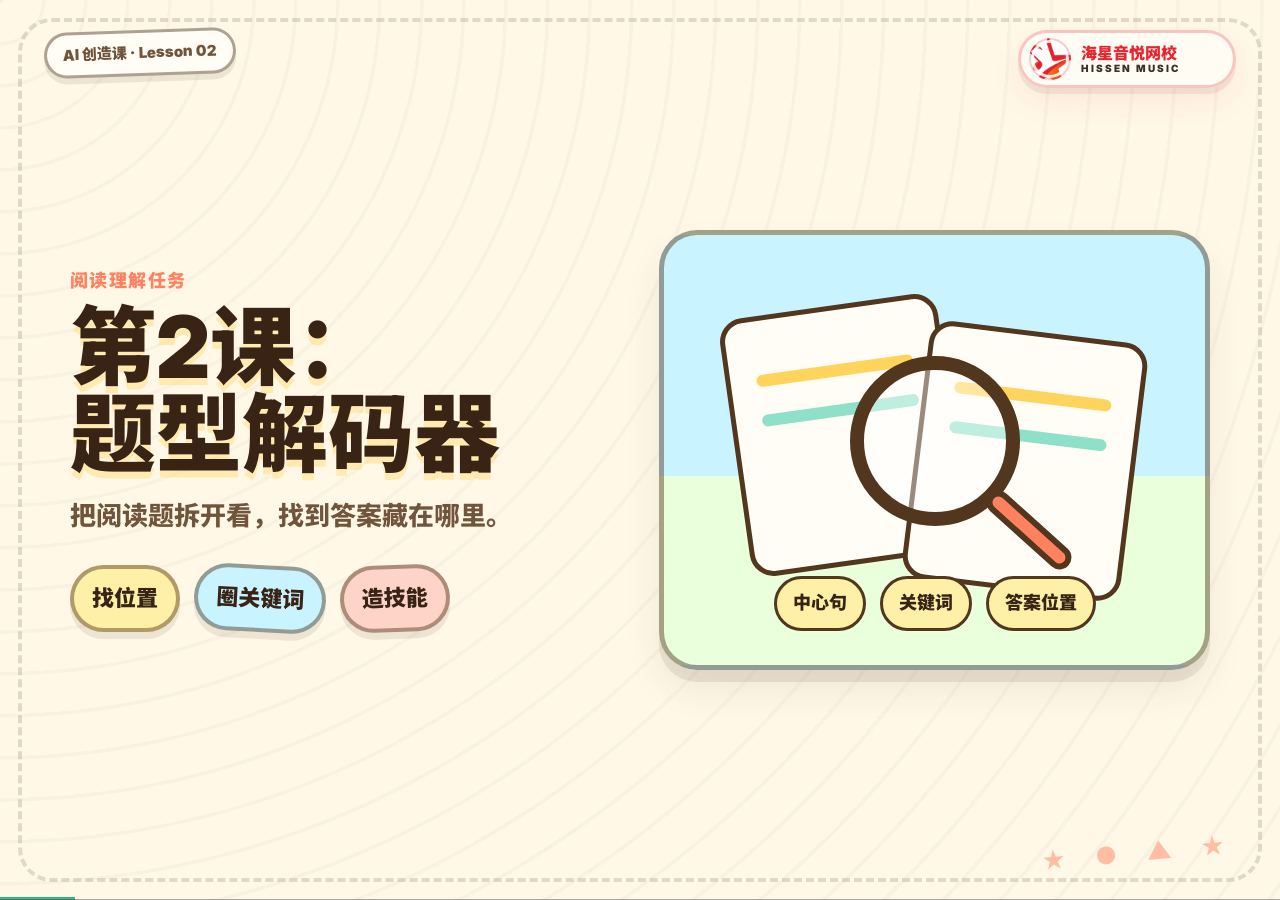
==== commit 89a12710: "Add Hissen Music branding" ====
--- a/ai-kids-picturebook-ppt/index.html
+++ b/ai-kids-picturebook-ppt/index.html
@@ -12,6 +12,13 @@
 </head>
 <body class="tpl-ai-kids lesson-deck" data-themes="soft-pastel,xiaohongshu-white,rainbow-gradient,minimal-white" data-theme-base="assets/themes/">
 <div class="deck">
+  <div class="brand-mark" aria-label="海星音悦网校 HISSEN MUSIC">
+    <span class="brand-symbol" aria-hidden="true"></span>
+    <span class="brand-copy">
+      <strong>海星音悦网校</strong>
+      <em>HISSEN MUSIC</em>
+    </span>
+  </div>
 
   <section class="slide cover-slide" data-title="封面">
     <div class="lesson-badge">AI 创造课 · Lesson 02</div>
--- a/ai-kids-picturebook-ppt/style.css
+++ b/ai-kids-picturebook-ppt/style.css
@@ -52,6 +52,60 @@
   letter-spacing: 12px;
   transform: rotate(-5deg);
   pointer-events: none;
+}
+
+.tpl-ai-kids .brand-mark {
+  position: fixed;
+  top: 30px;
+  right: 44px;
+  z-index: 60;
+  display: flex;
+  align-items: center;
+  gap: 10px;
+  min-width: 218px;
+  height: 58px;
+  padding: 7px 14px 7px 8px;
+  border: 3px solid rgba(234, 37, 48, .26);
+  border-radius: 999px;
+  background: rgba(255, 253, 245, .92);
+  box-shadow: 0 6px 0 rgba(82, 54, 29, .08), 0 14px 30px rgba(234, 37, 48, .08);
+  backdrop-filter: blur(6px);
+  pointer-events: none;
+}
+
+.tpl-ai-kids .brand-symbol {
+  width: 42px;
+  height: 42px;
+  flex: none;
+  border: 2px solid rgba(234, 37, 48, .24);
+  border-radius: 50%;
+  background-color: #fff;
+  background-image: url("assets/brand/hissen-music-logo.jpg");
+  background-repeat: no-repeat;
+  background-size: 118px auto;
+  background-position: 50% 31%;
+  box-shadow: inset 0 0 0 3px rgba(255, 255, 255, .84);
+}
+
+.tpl-ai-kids .brand-copy {
+  display: grid;
+  gap: 1px;
+  line-height: 1.05;
+}
+
+.tpl-ai-kids .brand-copy strong {
+  color: #e82431;
+  font-size: 16px;
+  font-weight: 900;
+  letter-spacing: 0;
+}
+
+.tpl-ai-kids .brand-copy em {
+  color: #3c3029;
+  font-size: 10px;
+  font-style: normal;
+  font-weight: 900;
+  letter-spacing: .20em;
 }
 
 .tpl-ai-kids .page-chip,
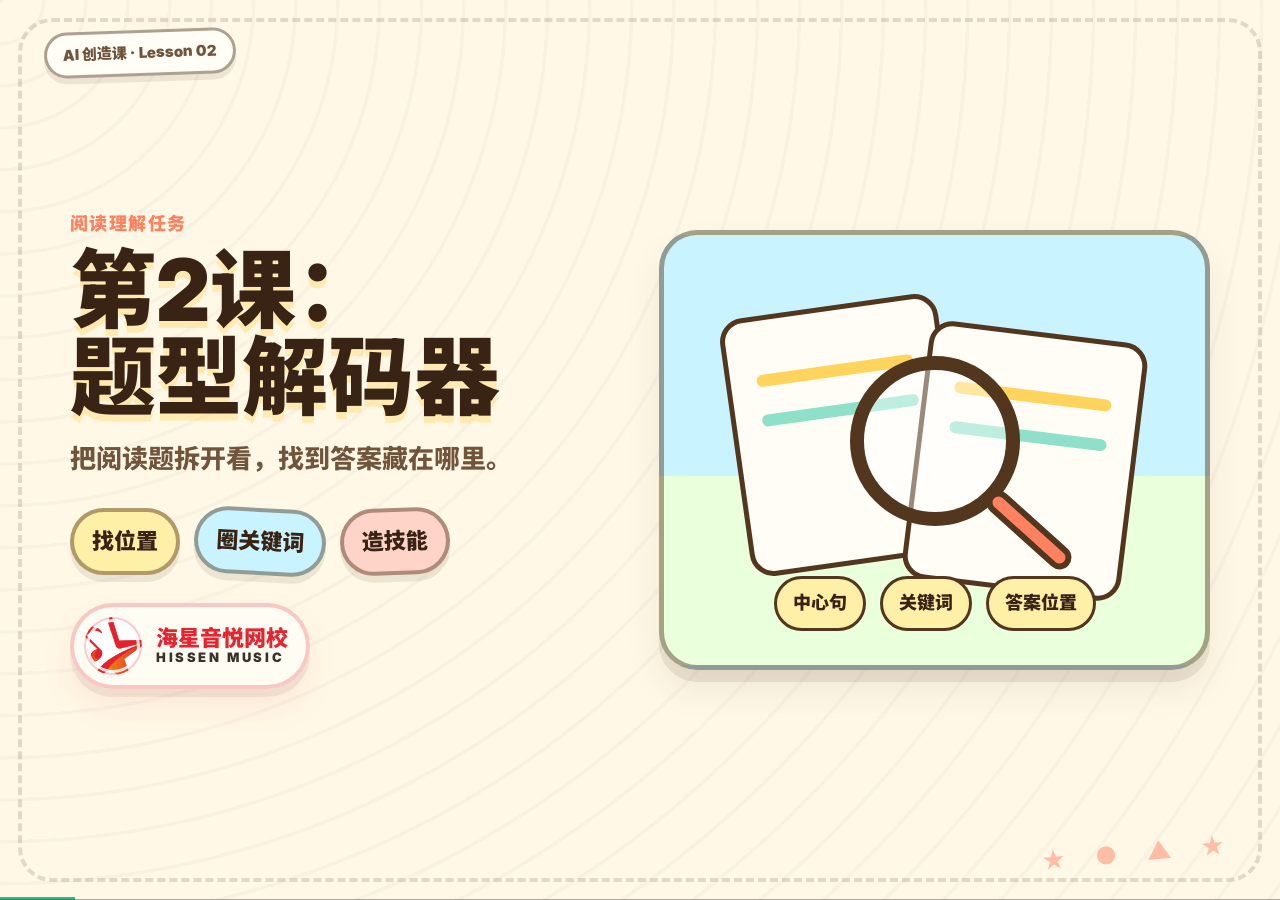
==== commit 462edbf7: "Refine deck brand logo placement" ====
--- a/ai-kids-picturebook-ppt/index.html
+++ b/ai-kids-picturebook-ppt/index.html
@@ -32,6 +32,13 @@
           <span>圈关键词</span>
           <span>造技能</span>
         </div>
+        <div class="cover-brand">
+          <span class="brand-symbol brand-symbol-cover" aria-hidden="true"></span>
+          <span class="brand-copy brand-copy-cover">
+            <strong>海星音悦网校</strong>
+            <em>HISSEN MUSIC</em>
+          </span>
+        </div>
       </div>
       <div class="decoder-hero" aria-label="题型解码器插画">
         <div class="paper-card paper-a"></div>
@@ -289,6 +296,13 @@
   <section class="slide goodbye-slide" data-title="课程结束">
     <div class="goodbye-card">
       <h2>下节课再见</h2>
+      <div class="goodbye-brand">
+        <span class="brand-symbol brand-symbol-end" aria-hidden="true"></span>
+        <span class="brand-copy brand-copy-end">
+          <strong>海星音悦网校</strong>
+          <em>HISSEN MUSIC</em>
+        </span>
+      </div>
     </div>
     <aside class="notes">结束页保持简单，方便老师停留和收尾。</aside>
   </section>
--- a/ai-kids-picturebook-ppt/style.css
+++ b/ai-kids-picturebook-ppt/style.css
@@ -73,6 +73,11 @@
   pointer-events: none;
 }
 
+.tpl-ai-kids:has(.cover-slide.is-active) .brand-mark,
+.tpl-ai-kids:has(.goodbye-slide.is-active) .brand-mark {
+  opacity: 0;
+}
+
 .tpl-ai-kids .brand-symbol {
   width: 42px;
   height: 42px;
@@ -106,6 +111,52 @@
   font-style: normal;
   font-weight: 900;
   letter-spacing: .20em;
+}
+
+.tpl-ai-kids .cover-brand {
+  display: inline-flex;
+  align-items: center;
+  gap: 14px;
+  margin-top: 28px;
+  padding: 10px 18px 10px 10px;
+  border: 4px solid rgba(234, 37, 48, .24);
+  border-radius: 999px;
+  background: rgba(255, 253, 245, .92);
+  box-shadow: 0 8px 0 rgba(82, 54, 29, .08), 0 18px 34px rgba(234, 37, 48, .08);
+}
+
+.tpl-ai-kids .brand-symbol-cover {
+  width: 58px;
+  height: 58px;
+  background-size: 162px auto;
+}
+
+.tpl-ai-kids .brand-copy-cover strong {
+  font-size: 22px;
+}
+
+.tpl-ai-kids .brand-copy-cover em {
+  font-size: 13px;
+}
+
+.tpl-ai-kids .task-slide .slide-title::after,
+.tpl-ai-kids .slide[data-title="技能介绍"] .slide-title::after,
+.tpl-ai-kids .homework-slide .slide-title::after,
+.tpl-ai-kids .summary-slide .slide-title::after {
+  content: "";
+  display: inline-block;
+  width: 34px;
+  height: 34px;
+  margin-left: 12px;
+  border: 2px solid rgba(234, 37, 48, .26);
+  border-radius: 50%;
+  background-color: #fffdf5;
+  background-image: url("assets/brand/hissen-music-logo.jpg");
+  background-repeat: no-repeat;
+  background-size: 96px auto;
+  background-position: 50% 31%;
+  box-shadow: 0 4px 0 rgba(82, 54, 29, .08);
+  vertical-align: .08em;
 }
 
 .tpl-ai-kids .page-chip,
@@ -762,6 +813,8 @@
   max-width: 86vw;
   min-height: 300px;
   place-items: center;
+  align-content: center;
+  gap: 24px;
   background: #fff0a8;
   overflow: visible;
 }
@@ -773,6 +826,33 @@
   font-weight: 900;
   white-space: nowrap;
   text-shadow: 0 7px 0 rgba(255, 129, 95, .25);
+}
+
+.tpl-ai-kids .goodbye-brand {
+  display: inline-flex;
+  align-items: center;
+  gap: 16px;
+  padding: 12px 22px 12px 12px;
+  border: 4px solid rgba(234, 37, 48, .28);
+  border-radius: 999px;
+  background: rgba(255, 253, 245, .92);
+  box-shadow: 0 8px 0 rgba(82, 54, 29, .08);
+}
+
+.tpl-ai-kids .brand-symbol-end {
+  width: 68px;
+  height: 68px;
+  background-size: 190px auto;
+}
+
+.tpl-ai-kids .brand-copy-end strong {
+  color: #e82431;
+  font-size: 26px;
+}
+
+.tpl-ai-kids .brand-copy-end em {
+  color: #3c3029;
+  font-size: 14px;
 }
 
 .tpl-ai-kids .notes {
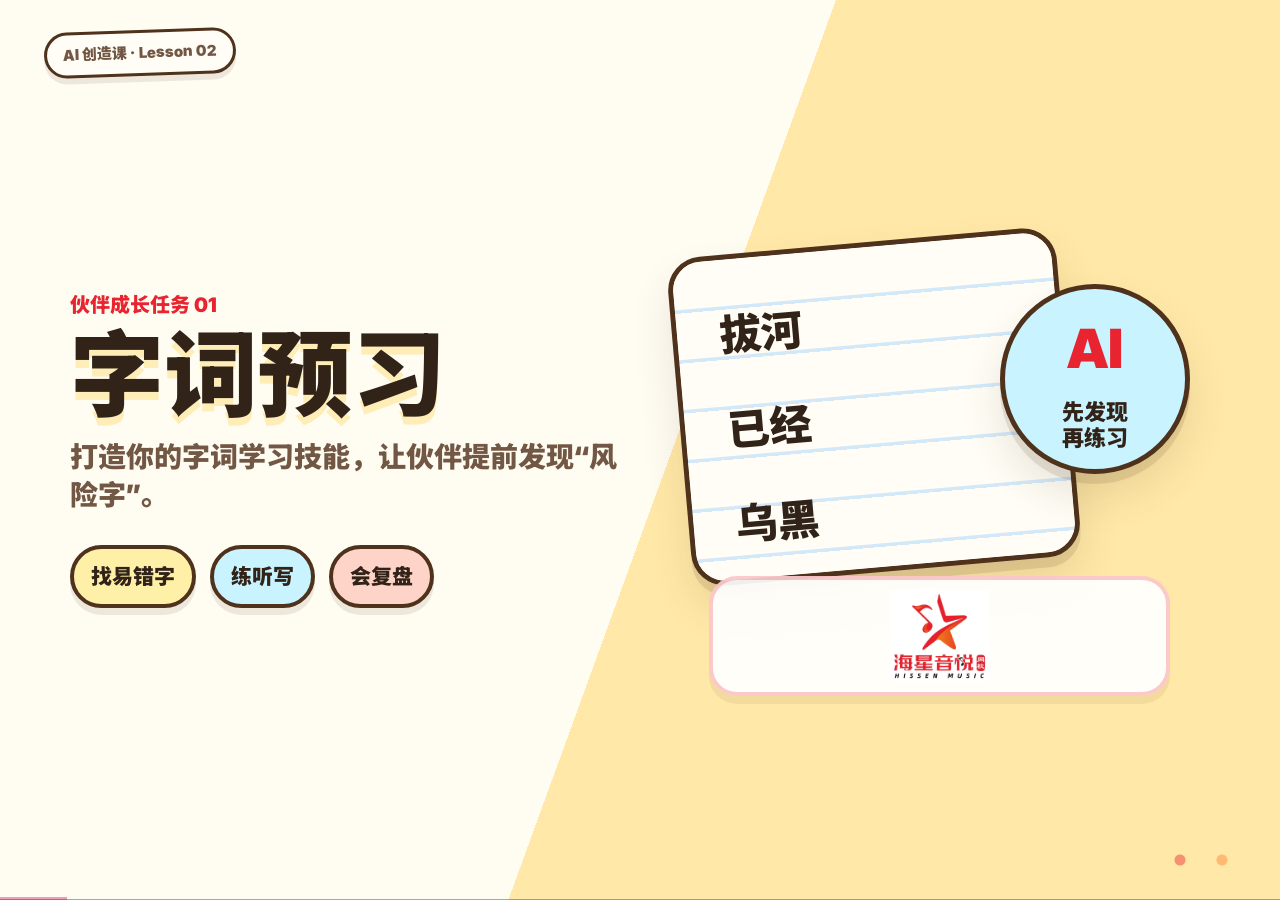
==== commit f2b30cc7: "Rebuild word preview lesson deck" ====
--- a/ai-kids-picturebook-ppt/index.html
+++ b/ai-kids-picturebook-ppt/index.html
@@ -3,310 +3,344 @@
 <head>
 <meta charset="utf-8">
 <meta name="viewport" content="width=device-width,initial-scale=1">
-<title>第2课：题型解码器</title>
+<title>第2课：字词预习</title>
 <link rel="stylesheet" href="assets/fonts.css">
 <link rel="stylesheet" href="assets/base.css">
 <link rel="stylesheet" id="theme-link" href="assets/themes/soft-pastel.css">
 <link rel="stylesheet" href="assets/animations/animations.css">
 <link rel="stylesheet" href="style.css">
 </head>
-<body class="tpl-ai-kids lesson-deck" data-themes="soft-pastel,xiaohongshu-white,rainbow-gradient,minimal-white" data-theme-base="assets/themes/">
+<body class="tpl-word-preview lesson-deck" data-themes="soft-pastel,xiaohongshu-white,rainbow-gradient,minimal-white" data-theme-base="assets/themes/">
 <div class="deck">
   <div class="brand-mark" aria-label="海星音悦网校 HISSEN MUSIC">
-    <span class="brand-symbol" aria-hidden="true"></span>
-    <span class="brand-copy">
-      <strong>海星音悦网校</strong>
-      <em>HISSEN MUSIC</em>
-    </span>
+    <img src="assets/brand/hissen-music-star.jpg" alt="">
+    <span><strong>海星音悦网校</strong><em>HISSEN MUSIC</em></span>
   </div>
 
-  <section class="slide cover-slide" data-title="封面">
+  <section class="slide cover-slide" data-title="课程首页">
+    <div class="cover-bg" aria-hidden="true"></div>
     <div class="lesson-badge">AI 创造课 · Lesson 02</div>
-    <div class="cover-grid">
-      <div>
-        <p class="kicker">阅读理解任务</p>
-        <h1 class="hero-title">第2课：<br>题型解码器</h1>
-        <p class="hero-sub">把阅读题拆开看，找到答案藏在哪里。</p>
+    <div class="cover-layout">
+      <div class="cover-copy">
+        <p class="kicker">伙伴成长任务 01</p>
+        <h1>字词预习</h1>
+        <p class="hero-sub">打造你的字词学习技能，让伙伴提前发现“风险字”。</p>
         <div class="tag-row">
-          <span>找位置</span>
-          <span>圈关键词</span>
-          <span>造技能</span>
-        </div>
-        <div class="cover-brand">
-          <span class="brand-symbol brand-symbol-cover" aria-hidden="true"></span>
-          <span class="brand-copy brand-copy-cover">
-            <strong>海星音悦网校</strong>
-            <em>HISSEN MUSIC</em>
-          </span>
-        </div>
-      </div>
-      <div class="decoder-hero" aria-label="题型解码器插画">
-        <div class="paper-card paper-a"></div>
-        <div class="paper-card paper-b"></div>
-        <div class="lens-big"></div>
-        <div class="decoder-panel">
-          <span>中心句</span>
-          <span>关键词</span>
-          <span>答案位置</span>
-        </div>
-      </div>
-    </div>
-    <aside class="notes">开场强调：今天不是只让 AI 帮我们答题，而是创造一个能陪我们练阅读理解的 AI 技能。</aside>
+          <span>找易错字</span>
+          <span>练听写</span>
+          <span>会复盘</span>
+        </div>
+      </div>
+      <div class="cover-visual" aria-label="字词预习学习桌">
+        <div class="notebook">
+          <span>拔河</span>
+          <span>已经</span>
+          <span>乌黑</span>
+        </div>
+        <div class="scan-card">
+          <b>AI</b>
+          <p>先发现<br>再练习</p>
+        </div>
+        <div class="brand-cover">
+          <img src="assets/brand/hissen-music-lockup.jpg" alt="海星音悦网校 HISSEN MUSIC">
+        </div>
+      </div>
+    </div>
+    <aside class="notes">开场强调：今天不是让 AI 直接替我们写答案，而是让孩子给自己的伙伴解锁第一个真正能帮助学习的本事。</aside>
   </section>
 
   <section class="slide" data-title="上节课回顾">
     <div class="page-chip">01 回顾</div>
     <h2 class="slide-title">上节课回顾</h2>
-    <p class="subtitle">上节课主题：我和我的成长伙伴</p>
+    <p class="subtitle">我们完成了自己的专属成长伙伴，并第一次知道：伙伴会一直陪伴自己学习。</p>
     <div class="step-cards three">
-      <div class="step-card yellow"><b>1</b><h3>选伙伴形象</h3><p>选出你最喜欢的伙伴形象。</p></div>
-      <div class="step-card blue"><b>2</b><h3>起名字</h3><p>给它起一个独一无二的名字。</p></div>
-      <div class="step-card pink"><b>3</b><h3>第一次对话</h3><p>让它认识你，也认识你的学习习惯。</p></div>
-    </div>
-    <aside class="notes">用 1 分钟让孩子说出自己伙伴的名字，快速唤起上节课成果。</aside>
-  </section>
-
-  <section class="slide" data-title="情景引入">
-    <div class="page-chip">02 情景</div>
+      <div><b>1</b><h3>创造伙伴</h3><p>起名字、设计形象、设定性格。</p></div>
+      <div><b>2</b><h3>测试聊天</h3><p>试试它怎么回答，再调整不满意的地方。</p></div>
+      <div><b>3</b><h3>放入伙伴库</h3><p>让它正式成为自己的学习伙伴。</p></div>
+    </div>
+    <div class="teacher-prompt">今天，我们要给伙伴解锁第一个学习本事。</div>
+    <aside class="notes">用 1 分钟让孩子说说自己的伙伴叫什么，然后自然过渡：伙伴不只是聊天对象，也可以变成学习助手。</aside>
+  </section>
+
+  <section class="slide story-slide" data-title="情节引入">
+    <div class="page-chip">02 情境</div>
     <div class="story-layout">
       <div>
-        <h2 class="slide-title">阅读题里的答案，<br>到底藏哪了？</h2>
-        <p class="subtitle">小明做语文阅读理解时，总是找不到答案在哪。</p>
-        <div class="quote-box">“老师讲过模板，可我一看到文章就忘了……”</div>
-      </div>
-      <div class="story-board">
-        <div class="student-face"></div>
-        <div class="long-paper">
-          <span></span><span></span><span></span><span></span><span></span>
-        </div>
-        <div class="question-mark">?</div>
-      </div>
-    </div>
-    <aside class="notes">引导孩子共情：文章很长、题目很多、模板记不住，这是很常见的问题。</aside>
+        <h2 class="slide-title">小明的“错别字崩溃时刻”</h2>
+        <p class="subtitle">他认真抄了两页词语，还检查了三遍，可第二天听写本上全是红叉。</p>
+        <div class="quote-box">“为什么我明明检查过，还是总会写错字？”</div>
+      </div>
+      <div class="mistake-board">
+        <div class="wrong-line"><span>拨河</span><b>×</b><em>拔河</em></div>
+        <div class="wrong-line"><span>以经</span><b>×</b><em>已经</em></div>
+        <div class="wrong-line"><span>鸟黑</span><b>×</b><em>乌黑</em></div>
+        <div class="kid-face"></div>
+      </div>
+    </div>
+    <aside class="notes">这一页抓住真实痛点：孩子不是没努力，而是不知道哪些字是风险点。</aside>
   </section>
 
   <section class="slide" data-title="问题引出">
     <div class="page-chip">03 讨论</div>
-    <h2 class="slide-title">语文阅读理解为什么做不好？</h2>
+    <h2 class="slide-title">字词预习为什么总容易出错？</h2>
     <div class="problem-grid">
-      <div>文章太长，看完就忘了。</div>
-      <div>有些词语和成语不懂。</div>
-      <div>不知道作者真正想表达什么。</div>
-      <div>没掌握阅读题的方法和技巧。</div>
-      <div>答案位置找不到，写起来很慌。</div>
-    </div>
-    <div class="teacher-prompt">老师引导：遇到阅读理解中不会的问题，该怎么办？</div>
-    <aside class="notes">第 5 点把重复的“词语和成语不懂”换成“答案位置找不到”，避免页面重复，同时更贴近后续任务。</aside>
+      <div>明明认识字，却总写错</div>
+      <div>检查很多遍，还是漏错</div>
+      <div>不知道哪些字最重要</div>
+      <div>不知道老师会考哪里</div>
+      <div>相近字、同音字容易混</div>
+      <div>词语不会真正运用</div>
+    </div>
+    <aside class="notes">引导孩子举自己的例子，比如“在/再”“已/以”“做/作”。</aside>
+  </section>
+
+  <section class="slide" data-title="讨论解决方法">
+    <div class="page-chip">04 方法</div>
+    <h2 class="slide-title">你平时怎么练字词？</h2>
+    <div class="method-layout">
+      <div class="method-bubbles">
+        <span>多抄几遍</span><span>查字典</span><span>让家长听写</span><span>反复检查</span><span>背词语</span><span>问老师</span>
+      </div>
+      <div class="insight-card">
+        <small>今天的新发现</small>
+        <h3>真正的问题不一定是“不努力”</h3>
+        <p>很多时候，是我们没有提前发现最容易错的字。</p>
+      </div>
+    </div>
+    <aside class="notes">让孩子先说常用办法，再指出本节课的核心变化：从“错后改”变成“提前预警”。</aside>
   </section>
 
   <section class="slide task-slide" data-title="今日任务">
-    <div class="page-chip">04 任务</div>
+    <div class="page-chip">05 任务</div>
     <div class="center-panel">
       <h2 class="slide-title top-center">今日任务</h2>
       <div class="mission-card">
-        <p class="mission-label">创建 AI 阅读理解技能</p>
-        <h3>让 AI 帮你做两件事</h3>
+        <p class="mission-label">解锁伙伴的第一个学习本事</p>
+        <h3>字词学习技能</h3>
         <div class="mission-list">
-          <span>总结文章的中心思想</span>
-          <span>找到问题答案在原文中的位置</span>
-        </div>
-      </div>
-    </div>
-    <aside class="notes">明确产出：今天每个孩子要完成一个“阅读理解技能”雏形，而不是只体验一个工具。</aside>
-  </section>
-
-  <section class="slide" data-title="问题拆解">
-    <div class="page-chip">05 拆解</div>
-    <h2 class="slide-title">AI 如何帮助你提高阅读理解的解题能力？</h2>
-    <div class="module-map">
-      <div><b>1</b><h3>读懂文字</h3><p>词语理解、句子理解、上下文理解</p></div>
-      <div><b>2</b><h3>提取重点</h3><p>时间、地点、人物、中心句、关键词</p></div>
-      <div><b>3</b><h3>分析文章</h3><p>人物情感、品质、写作目的、修辞理解</p></div>
-      <div><b>4</b><h3>概括表达</h3><p>总结中心思想，说清楚主要内容</p></div>
-      <div><b>5</b><h3>阅读迁移</h3><p>遇到类似文章，也能用同样方法分析</p></div>
-    </div>
-    <aside class="notes">这页是课程方法论：把“大问题”拆成五个小模块。</aside>
+          <span>提前发现易错字</span>
+          <span>整理重点字词</span>
+          <span>陪你完成听写</span>
+          <span>分析为什么写错</span>
+          <span>提供记忆方法</span>
+        </div>
+      </div>
+    </div>
+    <aside class="notes">明确产出：每个孩子要创造一个能帮助自己预习字词的 AI 技能。</aside>
+  </section>
+
+  <section class="slide compare-slide" data-title="AI能怎么帮助学习字词">
+    <div class="page-chip">06 对比</div>
+    <h2 class="slide-title">AI 能怎么帮助学习字词？</h2>
+    <div class="compare-grid">
+      <div class="compare-card normal">
+        <h3>普通学习</h3>
+        <p>不知道重点</p>
+        <p>听写需要找家长</p>
+        <p>容易漏错</p>
+        <p>错了不知道原因</p>
+      </div>
+      <div class="compare-arrow">→</div>
+      <div class="compare-card ai">
+        <h3>AI 辅助学习</h3>
+        <p>自动整理重点字词</p>
+        <p>提醒易错字</p>
+        <p>陪你听写</p>
+        <p>分析错字原因</p>
+      </div>
+    </div>
+    <div class="teacher-prompt">真正重要的不是多抄几遍，而是知道自己为什么会错。</div>
+    <aside class="notes">这里不要夸大 AI，而是强调“辅助发现问题、辅助练习、辅助复盘”。</aside>
   </section>
 
   <section class="slide" data-title="技能介绍">
-    <div class="page-chip">06 技能库</div>
-    <h2 class="slide-title">技能介绍</h2>
+    <div class="page-chip">07 技能库</div>
+    <h2 class="slide-title">今天解锁的字词技能</h2>
     <div class="skill-grid">
       <div class="skill-card">
         <span>A</span>
-        <h3>现代文阅读陪练</h3>
-        <p>标注段落大意和中心句；出 3 道阅读题并讲对错；拍卷子题目后定位原文答案。</p>
+        <h3>字词预习助手</h3>
+        <p>提前发现最容易写错的字，整理重点字词、拼音、组词和听写前预警。</p>
+        <small>老师演示专用</small>
       </div>
       <div class="skill-card">
         <span>B</span>
-        <h3>古文阅读陪练</h3>
-        <p>帮助理解文言词句，提升古文阅读理解能力。</p>
+        <h3>听写陪练助手</h3>
+        <p>模拟真实听写流程，帮你练习、检查、提醒错误，并做听写复盘。</p>
       </div>
       <div class="skill-card">
         <span>C</span>
-        <h3>答题套路训练</h3>
-        <p>生成主观题答题公式，帮助大家套公式去答题。</p>
+        <h3>错别字诊断大师</h3>
+        <p>专门解决“为什么总会写错”，区分易混字，给出对比记忆方法。</p>
       </div>
       <div class="skill-card custom">
         <span>D</span>
         <h3>自创技能</h3>
-        <p>按照自己的想法创造，给技能增加规则和流程。</p>
-      </div>
-    </div>
-    <aside class="notes">虽然投票只选 B/C/D，但这里完整介绍四类技能，便于孩子理解技能可以被组合和改造。</aside>
-  </section>
-
-  <section class="slide" data-title="老师演示环节">
-    <div class="page-chip">07 演示</div>
-    <h2 class="slide-title">演示技能</h2>
-    <div class="demo-layout">
-      <div class="demo-card bad">
-        <h3>错误示范</h3>
-        <p>只输入一篇英语文章。</p>
-        <small>结果：AI 可能直接分析英语文章，偏离今天的语文阅读任务。</small>
-      </div>
-      <div class="demo-arrow">→</div>
-      <div class="demo-card good">
-        <h3>优化规则</h3>
-        <p>输入的文章必须是中文。</p>
-        <small>再增加任务、规则和流程，AI 效果会更明显。</small>
-      </div>
-    </div>
-    <div class="teacher-prompt">老师现场演示：设置任务 → 增加规则 → 优化流程。</div>
-    <aside class="notes">重点不是演示“AI 很聪明”，而是演示规则如何影响 AI 的输出。</aside>
+        <p>创造新的字词玩法：成语检查官、作文错字助手、古诗默写陪练、生字小游戏。</p>
+      </div>
+    </div>
+    <aside class="notes">A 用于老师演示，孩子投票主要从 B/C/D 里选择。</aside>
+  </section>
+
+  <section class="slide demo-slide" data-title="演示技能">
+    <div class="page-chip">08 演示</div>
+    <h2 class="slide-title">演示技能：字词预习助手</h2>
+    <div class="demo-flow">
+      <div><b>1</b><h3>错误示范</h3><p>只报答案，没有易错提醒，也不分析错因。</p></div>
+      <div><b>2</b><h3>孩子观察</h3><p>哪里容易错？哪一步不合理？</p></div>
+      <div><b>3</b><h3>增加规则</h3><p>加上拼音、组词、错因追问和记忆口诀。</p></div>
+      <div><b>4</b><h3>再次测试</h3><p>看它是否更容易帮助记住。</p></div>
+      <div><b>5</b><h3>继续优化</h3><p>让伙伴真正学会帮助你预习字词。</p></div>
+    </div>
+    <aside class="notes">老师演示重点是“发现问题→增加规则→再次测试”，不要变成单纯展示工具功能。</aside>
   </section>
 
   <section class="slide vote-slide" data-title="投票选技能">
-    <div class="page-chip">08 投票</div>
+    <div class="page-chip">09 投票</div>
     <h2 class="slide-title">投票选技能</h2>
-    <p class="subtitle">从下面 3 个技能中，选一个你最想创造的。</p>
+    <p class="subtitle">请选择你最想完成的方向。</p>
     <div class="vote-grid">
-      <div class="vote-card"><b>A</b><h3>古文阅读陪练</h3></div>
-      <div class="vote-card"><b>B</b><h3>答题套路训练</h3></div>
-      <div class="vote-card"><b>C</b><h3>自创技能</h3></div>
-    </div>
-    <aside class="notes">让孩子用举手、贴纸或纸条投票。投票不是为了定唯一答案，而是让孩子做选择。</aside>
-  </section>
-
-  <section class="slide" data-title="技能创造">
-    <div class="page-chip">09 实操</div>
-    <h2 class="slide-title">搭建自己阅读理解技能</h2>
+      <div><b>A</b><h3>听写陪练助手</h3><p>像小老师一样陪你听写。</p></div>
+      <div><b>B</b><h3>错别字诊断大师</h3><p>帮你找出为什么总写错。</p></div>
+      <div><b>C</b><h3>自创技能</h3><p>设计自己的字词学习玩法。</p></div>
+    </div>
+    <aside class="notes">投票可以用举手、贴纸或纸条。重点是让孩子做选择，而不是追求统一答案。</aside>
+  </section>
+
+  <section class="slide build-slide" data-title="创作自己的字词技能">
+    <div class="page-chip">10 实操</div>
+    <h2 class="slide-title">创作自己的字词技能</h2>
     <div class="build-layout">
       <div class="rule-card">
-        <h3>先设置 AI 规则</h3>
-        <ul>
-          <li>只分析中文文章</li>
-          <li>文章字数适合我的年龄</li>
-          <li>先定位原文，再回答问题</li>
-        </ul>
+        <h3>不要只写一句</h3>
+        <p>“帮我检查错别字”太模糊，伙伴不知道先做什么、怎么判断、怎么解释。</p>
       </div>
       <div class="build-checks">
-        <span>找正确答案位置</span>
-        <span>圈关键字</span>
-        <span>分析句子</span>
-        <span>分析人物</span>
-        <span>归纳中心</span>
-        <span>分析错误选项原因</span>
-      </div>
-    </div>
-    <aside class="notes">孩子开始搭建技能。老师提醒：先写规则，再写功能，不要一上来就让 AI “帮我做题”。</aside>
-  </section>
-
-  <section class="slide" data-title="成果验证">
-    <div class="page-chip">10 分享</div>
+        <span>选择功能方向</span>
+        <span>设计检查步骤</span>
+        <span>设置提醒规则</span>
+        <span>测试结果效果</span>
+        <span>修改不合理流程</span>
+        <span>优化学习逻辑</span>
+      </div>
+    </div>
+    <aside class="notes">引导孩子把技能写成“步骤+规则+例子”，而不是一句泛泛的要求。</aside>
+  </section>
+
+  <section class="slide" data-title="分享展示技能">
+    <div class="page-chip">11 分享</div>
     <h2 class="slide-title">分享展示技能</h2>
     <div class="showcase-grid">
-      <div><b>名称</b><p>你的智能体叫什么？</p></div>
+      <div><b>技能名称</b><p>你的伙伴技能叫什么？</p></div>
+      <div><b>选择方向</b><p>听写、诊断，还是自创玩法？</p></div>
       <div><b>核心功能</b><p>它最会帮你做什么？</p></div>
-      <div><b>最满意的地方</b><p>哪一步做得最好？</p></div>
-      <div><b>存在的问题</b><p>哪里还不稳定？怎么优化？</p></div>
-    </div>
-    <div class="teacher-prompt">老师重点：鼓励孩子主动发现 AI 的问题，而不是只夸 AI。</div>
-    <aside class="notes">展示时必须说一个优点和一个待优化点，培养孩子的评估意识。</aside>
-  </section>
-
-  <section class="slide" data-title="优化升级">
-    <div class="page-chip">11 测试</div>
+      <div><b>测试效果</b><p>它有没有真的发现问题？</p></div>
+      <div><b>当前问题</b><p>哪里还不够稳定？</p></div>
+      <div><b>优化方式</b><p>你准备加哪条规则？</p></div>
+    </div>
+    <div class="teacher-prompt">发现问题的人最厉害。</div>
+    <aside class="notes">鼓励孩子说出“不满意的地方”，这比只夸 AI 更重要。</aside>
+  </section>
+
+  <section class="slide test-slide" data-title="你的技能可靠吗">
+    <div class="page-chip">12 测试</div>
     <h2 class="slide-title">你的技能可靠吗？</h2>
-    <p class="subtitle">真正厉害的技能，是不断测试出来的。</p>
-    <div class="test-list">
-      <div>题型的识别能力</div>
-      <div>原文定位能力</div>
-      <div>关键字提取能力</div>
-      <div>步骤链测试</div>
-      <div>错误纠正测试</div>
-    </div>
-    <aside class="notes">统一测试内容，让孩子看到技能并不是“创建完就结束”，而是要通过测试来升级。</aside>
-  </section>
-
-  <section class="slide" data-title="挑战任务">
-    <div class="page-chip">12 挑战</div>
-    <h2 class="slide-title">挑战任务</h2>
-    <p class="subtitle">根据测试结果，继续升级你的阅读理解技能。</p>
+    <div class="test-layout">
+      <div class="sample-card">
+        <small>统一测试句</small>
+        <p>我已经写完作业了。</p>
+        <p>操场上正在拨河。</p>
+        <p>这见事情很重要。</p>
+      </div>
+      <div class="test-list">
+        <div>能正确发现错误吗？</div>
+        <div>会不会误判正确句子？</div>
+        <div>能解释错在哪里吗？</div>
+        <div>能给出记忆方法吗？</div>
+      </div>
+    </div>
+    <div class="teacher-prompt">真正厉害的技能，是不断测试出来的。</div>
+    <aside class="notes">让孩子看到：技能不是创建完成就结束，而是通过测试不断变可靠。</aside>
+  </section>
+
+  <section class="slide upgrade-slide" data-title="优化升级技能">
+    <div class="page-chip">13 升级</div>
+    <h2 class="slide-title">优化升级技能</h2>
+    <div class="upgrade-map">
+      <div>增加易错字提醒</div>
+      <div>增加记忆口诀</div>
+      <div>增加错因分析</div>
+      <div>增加互动能力</div>
+      <div>增加听写模式</div>
+      <div>优化检查流程</div>
+    </div>
+    <div class="teacher-prompt">规则越清晰，结果越准确。</div>
+    <aside class="notes">引导孩子用一句具体规则升级技能，比如“先判断是否有错，再解释原因，最后给一个记忆方法”。</aside>
+  </section>
+
+  <section class="slide challenge-slide" data-title="高阶挑战任务">
+    <div class="page-chip">14 挑战</div>
+    <h2 class="slide-title">高阶挑战任务</h2>
     <div class="challenge-grid">
-      <div><h3>答题技巧类</h3><p>加入不同题型的答题方法。</p></div>
-      <div><h3>错题纠错</h3><p>让 AI 帮你分析为什么错。</p></div>
-      <div><h3>阅读思维引导</h3><p>让 AI 用问题一步步引导你。</p></div>
-    </div>
-    <div class="teacher-prompt">老师引导：AI 升级最重要的是不断迭代。</div>
-    <aside class="notes">这里可以作为课堂加分任务，也可以作为课后继续完善的方向。</aside>
-  </section>
-
-  <section class="slide summary-slide" data-title="复盘总结">
-    <div class="page-chip">13 总结</div>
+      <div><b>挑战 1</b><p>检查古诗默写中的错别字。</p></div>
+      <div><b>挑战 2</b><p>设计“在/再、已/以、做/作”陷阱题。</p></div>
+      <div><b>挑战 3</b><p>故意生成错误句子，挑战找错。</p></div>
+      <div><b>挑战 4</b><p>设计自己的易错字挑战关卡。</p></div>
+    </div>
+    <aside class="notes">这页可以作为课堂加分任务，也可以作为课后继续完善的方向。</aside>
+  </section>
+
+  <section class="slide summary-slide" data-title="总结分享">
+    <div class="page-chip">15 总结</div>
     <h2 class="slide-title top-center">今天你完成了什么？</h2>
     <div class="summary-cards">
-      <div><b>1</b><p>学会创建新技能，解决阅读理解相关难点。</p></div>
-      <div><b>2</b><p>学会修复、优化、升级自己创造的技能。</p></div>
-    </div>
-    <div class="big-quote">未来最厉害的人，不是一直问 AI 的人，而是会创造 AI 技能的人。</div>
-    <aside class="notes">用这句话收束全课，突出“创造技能”的价值。</aside>
-  </section>
-
-  <section class="slide expand-slide" data-title="知识拓展">
-    <div class="page-chip">14 拓展</div>
-    <h2 class="slide-title top-center">什么是 Skills（技能）</h2>
-    <div class="skills-explain">
-      <div class="skill-machine">
-        <div class="machine-screen">AI</div>
-        <div class="machine-tags">
-          <span>规则</span><span>步骤</span><span>例子</span>
-        </div>
-      </div>
-      <div class="plain-card">
-        <h3>简单说：</h3>
-        <p>Skills 就像给 AI 装上一个“专门做某件事的小工具”。</p>
-        <p>生活例子：你想做蛋糕，要先有菜谱；你想让 AI 做阅读理解，也要给它“阅读菜谱”。</p>
-      </div>
-    </div>
-    <aside class="notes">给 8-13 岁孩子解释时，不讲技术定义，讲“规则 + 步骤 + 例子 = 一个技能”。</aside>
+      <div><b>1</b><p>提前发现风险字。</p></div>
+      <div><b>2</b><p>找出最容易混的字。</p></div>
+      <div><b>3</b><p>分析为什么会写错。</p></div>
+      <div><b>4</b><p>测试结果是否合理。</p></div>
+      <div><b>5</b><p>优化学习流程。</p></div>
+    </div>
+    <div class="big-quote">你已经解锁了伙伴的第一个学习本事：字词学习技能。</div>
+    <aside class="notes">总结时回扣“伙伴成长体系”：这不是一次工具体验，而是让伙伴多了一种学习能力。</aside>
+  </section>
+
+  <section class="slide agent-slide" data-title="AI知识拓展">
+    <div class="page-chip">16 拓展</div>
+    <h2 class="slide-title top-center">什么是 Agent（智能体）？</h2>
+    <div class="agent-layout">
+      <div class="agent-card simple">
+        <h3>普通 AI</h3>
+        <p>更像“问一句，答一句”。</p>
+      </div>
+      <div class="agent-card smart">
+        <h3>Agent 智能体</h3>
+        <p>更像真正会帮你做事情的小助手。</p>
+        <div class="mini-tags"><span>按步骤做</span><span>自动检查</span><span>根据规则行动</span><span>不断优化</span></div>
+      </div>
+    </div>
+    <div class="teacher-prompt">今天开始，你的伙伴第一次真正拥有了学习能力。</div>
+    <aside class="notes">给 8-13 岁孩子解释时，不讲复杂定义，只讲“能按规则完成任务的小助手”。</aside>
   </section>
 
   <section class="slide homework-slide" data-title="课后任务">
-    <div class="page-chip">15 作业</div>
+    <div class="page-chip">17 课后</div>
     <h2 class="slide-title top-center">课后任务</h2>
     <div class="homework-list">
-      <div><b>任务一【进阶】</b><p>让伙伴再陪你做 1 篇新短文，记录易错题型。</p></div>
-      <div><b>任务二【跟家人】</b><p>跟爸妈分享你的答题思路，让爸妈判断对不对。</p></div>
-      <div><b>任务三【下节预热】</b><p>下节学古文，带 1 句你最看不懂的古诗。</p></div>
-    </div>
-    <aside class="notes">课后任务分层：进阶、家庭分享、下节预热。</aside>
-  </section>
-
-  <section class="slide goodbye-slide" data-title="课程结束">
+      <div><b>任务 1</b><h3>继续升级技能</h3><p>增加规则、记忆方法、错字检查和听写流程。</p></div>
+      <div><b>任务 2</b><h3>请家人测试</h3><p>让家长故意写一句带错别字的内容，看看伙伴能不能发现。</p></div>
+      <div><b>任务 3</b><h3>说清为什么错</h3><p>真正厉害的不是发现错字，而是知道为什么会错。</p></div>
+    </div>
+    <aside class="notes">课后任务强调“测试”和“解释原因”，避免只做表面功能。</aside>
+  </section>
+
+  <section class="slide goodbye-slide" data-title="下节课再见">
     <div class="goodbye-card">
+      <img class="goodbye-logo" src="assets/brand/hissen-music-lockup.jpg" alt="海星音悦网校 HISSEN MUSIC">
       <h2>下节课再见</h2>
-      <div class="goodbye-brand">
-        <span class="brand-symbol brand-symbol-end" aria-hidden="true"></span>
-        <span class="brand-copy brand-copy-end">
-          <strong>海星音悦网校</strong>
-          <em>HISSEN MUSIC</em>
-        </span>
-      </div>
-    </div>
-    <aside class="notes">结束页保持简单，方便老师停留和收尾。</aside>
-  </section>
-
+      <p>今天，伙伴新增了“字词学习能力”。下节课，我们继续成长新的能力。</p>
+    </div>
+    <aside class="notes">结束页保持干净，方便老师停留收尾。</aside>
+  </section>
 </div>
 <script src="assets/runtime.js"></script>
 </body>
--- a/ai-kids-picturebook-ppt/style.css
+++ b/ai-kids-picturebook-ppt/style.css
@@ -1,228 +1,193 @@
-.tpl-ai-kids {
-  --bg: #fff5dc;
+.tpl-word-preview {
+  --bg: #fff4d7;
   --surface: #fffdf5;
-  --surface-2: #eaffdc;
-  --border: rgba(82, 54, 29, .22);
-  --border-strong: rgba(82, 54, 29, .46);
-  --text-1: #382315;
-  --text-2: #70543b;
-  --text-3: #9d7e61;
-  --accent: #32b889;
-  --accent-2: #ff815f;
-  --accent-3: #6d8eff;
-  --warn: #ffd45d;
-  --shadow: 0 12px 0 rgba(82, 54, 29, .10), 0 20px 36px rgba(82, 54, 29, .08);
-  --font-display: 'Noto Sans SC', 'Inter', sans-serif;
+  --paper: #ffffff;
+  --ink: #312318;
+  --muted: #725844;
+  --line: rgba(78, 50, 28, .28);
+  --line-strong: #4e321c;
+  --brand: #e82431;
+  --orange: #ff8a3d;
+  --yellow: #ffd966;
+  --mint: #8ee1c8;
+  --blue: #8bc8ff;
+  --pink: #ffb6c8;
+  --green: #b8ef89;
+  --shadow: 0 10px 0 rgba(78, 50, 28, .12), 0 22px 42px rgba(78, 50, 28, .12);
+  --font-display: "Noto Sans SC", "Microsoft YaHei", sans-serif;
   letter-spacing: 0;
 }
 
-.tpl-ai-kids .deck {
+.tpl-word-preview .deck {
   background:
-    radial-gradient(circle at 12% 16%, rgba(255, 212, 93, .42), transparent 24%),
-    radial-gradient(circle at 84% 22%, rgba(109, 142, 255, .20), transparent 24%),
-    radial-gradient(circle at 78% 84%, rgba(255, 129, 95, .22), transparent 28%),
-    #fff5dc;
-}
-
-.tpl-ai-kids .slide {
+    radial-gradient(circle at 10% 12%, rgba(255, 217, 102, .50), transparent 24%),
+    radial-gradient(circle at 82% 14%, rgba(139, 200, 255, .32), transparent 24%),
+    radial-gradient(circle at 78% 82%, rgba(255, 138, 61, .24), transparent 28%),
+    var(--bg);
+}
+
+.tpl-word-preview .slide {
   padding: 58px 70px;
   background:
-    linear-gradient(0deg, rgba(255, 255, 255, .30), rgba(255, 255, 255, .30)),
-    repeating-radial-gradient(circle at 0 0, rgba(82, 54, 29, .045) 0 3px, transparent 4px 42px),
+    linear-gradient(0deg, rgba(255, 255, 255, .34), rgba(255, 255, 255, .34)),
+    repeating-radial-gradient(circle at 0 0, rgba(78, 50, 28, .045) 0 3px, transparent 4px 42px),
     var(--bg);
 }
 
-.tpl-ai-kids .slide::before {
+.tpl-word-preview .slide::before {
   content: "";
   position: absolute;
   inset: 18px;
-  border: 4px dashed rgba(82, 54, 29, .16);
+  border: 4px dashed rgba(78, 50, 28, .16);
   border-radius: 34px;
   pointer-events: none;
 }
 
-.tpl-ai-kids .slide::after {
-  content: "★ ● ▲ ★";
+.tpl-word-preview .slide::after {
+  content: "";
   position: absolute;
   right: 42px;
   bottom: 28px;
-  color: rgba(255, 129, 95, .50);
-  font-size: 24px;
-  font-weight: 900;
-  letter-spacing: 12px;
-  transform: rotate(-5deg);
+  width: 116px;
+  height: 24px;
+  background:
+    radial-gradient(circle, rgba(232, 36, 49, .45) 0 5px, transparent 6px),
+    radial-gradient(circle, rgba(255, 138, 61, .50) 0 5px, transparent 6px),
+    radial-gradient(circle, rgba(49, 35, 24, .30) 0 5px, transparent 6px);
+  background-position: 0 50%, 42px 50%, 84px 50%;
+  background-repeat: no-repeat;
   pointer-events: none;
 }
 
-.tpl-ai-kids .brand-mark {
+.tpl-word-preview .brand-mark {
   position: fixed;
-  top: 30px;
-  right: 44px;
+  top: 26px;
+  right: 42px;
   z-index: 60;
   display: flex;
   align-items: center;
   gap: 10px;
-  min-width: 218px;
+  min-width: 208px;
   height: 58px;
   padding: 7px 14px 7px 8px;
-  border: 3px solid rgba(234, 37, 48, .26);
+  border: 3px solid rgba(232, 36, 49, .25);
   border-radius: 999px;
-  background: rgba(255, 253, 245, .92);
-  box-shadow: 0 6px 0 rgba(82, 54, 29, .08), 0 14px 30px rgba(234, 37, 48, .08);
-  backdrop-filter: blur(6px);
+  background: rgba(255, 253, 245, .94);
+  box-shadow: 0 6px 0 rgba(78, 50, 28, .08), 0 14px 30px rgba(232, 36, 49, .08);
   pointer-events: none;
 }
 
-.tpl-ai-kids:has(.cover-slide.is-active) .brand-mark,
-.tpl-ai-kids:has(.goodbye-slide.is-active) .brand-mark {
-  opacity: 0;
-}
-
-.tpl-ai-kids .brand-symbol {
-  width: 42px;
-  height: 42px;
-  flex: none;
-  border: 2px solid rgba(234, 37, 48, .24);
+.tpl-word-preview .brand-mark img {
+  width: 44px;
+  height: 44px;
+  object-fit: contain;
   border-radius: 50%;
-  background-color: #fff;
-  background-image: url("assets/brand/hissen-music-logo.jpg");
-  background-repeat: no-repeat;
-  background-size: 118px auto;
-  background-position: 50% 31%;
-  box-shadow: inset 0 0 0 3px rgba(255, 255, 255, .84);
-}
-
-.tpl-ai-kids .brand-copy {
-  display: grid;
-  gap: 1px;
+  background: #fff;
+  border: 2px solid rgba(232, 36, 49, .18);
+}
+
+.tpl-word-preview .brand-mark span {
+  display: grid;
+  gap: 2px;
   line-height: 1.05;
 }
 
-.tpl-ai-kids .brand-copy strong {
-  color: #e82431;
+.tpl-word-preview .brand-mark strong {
+  color: var(--brand);
   font-size: 16px;
   font-weight: 900;
-  letter-spacing: 0;
-}
-
-.tpl-ai-kids .brand-copy em {
-  color: #3c3029;
+}
+
+.tpl-word-preview .brand-mark em {
+  color: #30251f;
   font-size: 10px;
   font-style: normal;
   font-weight: 900;
-  letter-spacing: .20em;
-}
-
-.tpl-ai-kids .cover-brand {
-  display: inline-flex;
-  align-items: center;
-  gap: 14px;
-  margin-top: 28px;
-  padding: 10px 18px 10px 10px;
-  border: 4px solid rgba(234, 37, 48, .24);
-  border-radius: 999px;
-  background: rgba(255, 253, 245, .92);
-  box-shadow: 0 8px 0 rgba(82, 54, 29, .08), 0 18px 34px rgba(234, 37, 48, .08);
-}
-
-.tpl-ai-kids .brand-symbol-cover {
-  width: 58px;
-  height: 58px;
-  background-size: 162px auto;
-}
-
-.tpl-ai-kids .brand-copy-cover strong {
-  font-size: 22px;
-}
-
-.tpl-ai-kids .brand-copy-cover em {
-  font-size: 13px;
-}
-
-.tpl-ai-kids .task-slide .slide-title::after,
-.tpl-ai-kids .slide[data-title="技能介绍"] .slide-title::after,
-.tpl-ai-kids .homework-slide .slide-title::after,
-.tpl-ai-kids .summary-slide .slide-title::after {
-  content: "";
-  display: inline-block;
-  width: 34px;
-  height: 34px;
-  margin-left: 12px;
-  border: 2px solid rgba(234, 37, 48, .26);
-  border-radius: 50%;
-  background-color: #fffdf5;
-  background-image: url("assets/brand/hissen-music-logo.jpg");
-  background-repeat: no-repeat;
-  background-size: 96px auto;
-  background-position: 50% 31%;
-  box-shadow: 0 4px 0 rgba(82, 54, 29, .08);
-  vertical-align: .08em;
-}
-
-.tpl-ai-kids .page-chip,
-.tpl-ai-kids .lesson-badge {
+  letter-spacing: .18em;
+}
+
+.tpl-word-preview:has(.cover-slide.is-active) .brand-mark,
+.tpl-word-preview:has(.goodbye-slide.is-active) .brand-mark {
+  opacity: 0;
+}
+
+.tpl-word-preview .lesson-badge,
+.tpl-word-preview .page-chip {
   position: absolute;
   top: 30px;
   left: 44px;
-  z-index: 3;
+  z-index: 4;
   padding: 8px 16px;
-  border: 3px solid var(--border-strong);
+  border: 3px solid var(--line-strong);
   border-radius: 999px;
   background: #fffdf5;
-  color: var(--text-2);
+  color: var(--muted);
   font-size: 15px;
   font-weight: 900;
-  box-shadow: 0 6px 0 rgba(82, 54, 29, .10);
+  box-shadow: 0 6px 0 rgba(78, 50, 28, .10);
   transform: rotate(-2deg);
 }
 
-.tpl-ai-kids .kicker {
-  margin: 0;
-  color: var(--accent-2);
-  font-size: 18px;
-  font-weight: 900;
-}
-
-.tpl-ai-kids .hero-title {
-  margin: 10px 0 18px;
-  color: var(--text-1);
-  font-size: 86px;
-  line-height: 1.02;
-  font-weight: 900;
-  text-shadow: 0 7px 0 rgba(255, 212, 93, .38);
-}
-
-.tpl-ai-kids .hero-sub,
-.tpl-ai-kids .subtitle {
-  margin: 0;
-  color: var(--text-2);
-  font-size: 26px;
+.tpl-word-preview h1,
+.tpl-word-preview h2,
+.tpl-word-preview h3,
+.tpl-word-preview p {
+  letter-spacing: 0;
+}
+
+.tpl-word-preview .slide-title {
+  position: relative;
+  z-index: 2;
+  max-width: 1020px;
+  margin: 0 0 22px;
+  color: var(--ink);
+  font-size: 54px;
+  line-height: 1.08;
+  font-weight: 900;
+  text-shadow: 0 5px 0 rgba(255, 217, 102, .34);
+}
+
+.tpl-word-preview .subtitle {
+  position: relative;
+  z-index: 2;
+  max-width: 980px;
+  margin: 0 0 26px;
+  color: var(--muted);
+  font-size: 25px;
   line-height: 1.45;
   font-weight: 800;
 }
 
-.tpl-ai-kids .slide-title {
-  position: relative;
-  z-index: 2;
-  margin: 0 0 22px;
-  max-width: 1040px;
-  color: var(--text-1);
-  font-size: 56px;
-  line-height: 1.1;
-  font-weight: 900;
-  text-shadow: 0 5px 0 rgba(255, 212, 93, .28);
-}
-
-.tpl-ai-kids .top-center {
+.tpl-word-preview .top-center {
   max-width: none;
   text-align: center;
 }
 
-.tpl-ai-kids .cover-grid,
-.tpl-ai-kids .story-layout,
-.tpl-ai-kids .demo-layout,
-.tpl-ai-kids .build-layout,
-.tpl-ai-kids .skills-explain {
+.tpl-word-preview .kicker {
+  margin: 0 0 10px;
+  color: var(--brand);
+  font-size: 20px;
+  font-weight: 900;
+}
+
+.tpl-word-preview .cover-slide {
+  overflow: hidden;
+}
+
+.tpl-word-preview .cover-bg {
+  position: absolute;
+  inset: 0;
+  background:
+    linear-gradient(110deg, rgba(255, 253, 245, .92) 0 52%, rgba(255, 217, 102, .42) 52% 100%),
+    var(--bg);
+}
+
+.tpl-word-preview .cover-layout,
+.tpl-word-preview .story-layout,
+.tpl-word-preview .method-layout,
+.tpl-word-preview .build-layout,
+.tpl-word-preview .test-layout,
+.tpl-word-preview .agent-layout {
   position: relative;
   z-index: 2;
   display: grid;
@@ -233,651 +198,685 @@
   height: 100%;
 }
 
-.tpl-ai-kids .tag-row {
+.tpl-word-preview .cover-copy h1 {
+  margin: 0 0 18px;
+  color: var(--ink);
+  font-size: 94px;
+  line-height: .98;
+  font-weight: 900;
+  text-shadow: 0 8px 0 rgba(255, 217, 102, .42);
+}
+
+.tpl-word-preview .hero-sub {
+  max-width: 600px;
+  margin: 0;
+  color: var(--muted);
+  font-size: 28px;
+  line-height: 1.35;
+  font-weight: 900;
+}
+
+.tpl-word-preview .tag-row {
   display: flex;
   flex-wrap: wrap;
   gap: 14px;
   margin-top: 30px;
 }
 
-.tpl-ai-kids .tag-row span {
-  padding: 12px 18px;
-  border: 4px solid var(--border-strong);
+.tpl-word-preview .tag-row span,
+.tpl-word-preview .method-bubbles span,
+.tpl-word-preview .mini-tags span {
+  padding: 11px 17px;
+  border: 4px solid var(--line-strong);
   border-radius: 999px;
   background: #fff0a8;
-  color: var(--text-1);
-  font-size: 22px;
-  font-weight: 900;
-  box-shadow: 0 7px 0 rgba(82, 54, 29, .10);
-}
-
-.tpl-ai-kids .tag-row span:nth-child(2) { background: #c9f4ff; transform: rotate(3deg); }
-.tpl-ai-kids .tag-row span:nth-child(3) { background: #ffd4c8; transform: rotate(-2deg); }
-
-.tpl-ai-kids .decoder-hero,
-.tpl-ai-kids .story-board,
-.tpl-ai-kids .mission-card,
-.tpl-ai-kids .plain-card,
-.tpl-ai-kids .skill-machine,
-.tpl-ai-kids .goodbye-card {
-  position: relative;
-  border: 5px solid var(--border-strong);
-  border-radius: 38px;
+  color: var(--ink);
+  font-size: 21px;
+  font-weight: 900;
+  box-shadow: 0 7px 0 rgba(78, 50, 28, .10);
+}
+
+.tpl-word-preview .tag-row span:nth-child(2),
+.tpl-word-preview .method-bubbles span:nth-child(2n) {
+  background: #c9f4ff;
+}
+
+.tpl-word-preview .tag-row span:nth-child(3),
+.tpl-word-preview .method-bubbles span:nth-child(3n) {
+  background: #ffd4c8;
+}
+
+.tpl-word-preview .cover-visual {
+  position: relative;
+  min-height: 500px;
+}
+
+.tpl-word-preview .notebook,
+.tpl-word-preview .mistake-board,
+.tpl-word-preview .insight-card,
+.tpl-word-preview .mission-card,
+.tpl-word-preview .rule-card,
+.tpl-word-preview .sample-card,
+.tpl-word-preview .agent-card,
+.tpl-word-preview .goodbye-card {
+  position: relative;
+  border: 5px solid var(--line-strong);
+  border-radius: 34px;
   background: var(--surface);
   box-shadow: var(--shadow);
   overflow: hidden;
 }
 
-.tpl-ai-kids .decoder-hero {
-  min-height: 440px;
-  background: linear-gradient(#c9f4ff 0 56%, #eaffdc 56% 100%);
-}
-
-.tpl-ai-kids .paper-card {
-  position: absolute;
-  width: 220px;
-  height: 260px;
-  border: 5px solid #52361d;
-  border-radius: 24px;
-  background: #fffdf5;
-}
-
-.tpl-ai-kids .paper-a { left: 70px; top: 70px; transform: rotate(-8deg); }
-.tpl-ai-kids .paper-b { right: 70px; top: 96px; transform: rotate(7deg); }
-
-.tpl-ai-kids .paper-card::before,
-.tpl-ai-kids .paper-card::after {
+.tpl-word-preview .notebook {
+  position: absolute;
+  left: 20px;
+  top: 42px;
+  width: 390px;
+  height: 330px;
+  padding: 42px;
+  transform: rotate(-5deg);
+}
+
+.tpl-word-preview .notebook::before {
   content: "";
   position: absolute;
-  left: 26px;
-  right: 26px;
-  height: 12px;
-  border-radius: 999px;
-  background: #ffd45d;
-}
-
-.tpl-ai-kids .paper-card::before { top: 54px; }
-.tpl-ai-kids .paper-card::after { top: 94px; background: #8ee1c8; }
-
-.tpl-ai-kids .lens-big {
-  position: absolute;
-  left: 50%;
-  top: 48%;
-  width: 170px;
-  height: 170px;
-  border: 14px solid #52361d;
+  inset: 0;
+  background: repeating-linear-gradient(#fffdf5 0 46px, rgba(139, 200, 255, .38) 47px 50px);
+}
+
+.tpl-word-preview .notebook span {
+  position: relative;
+  z-index: 2;
+  display: block;
+  margin-bottom: 28px;
+  color: var(--ink);
+  font-size: 42px;
+  font-weight: 900;
+}
+
+.tpl-word-preview .scan-card {
+  position: absolute;
+  right: 20px;
+  top: 84px;
+  width: 190px;
+  height: 190px;
+  display: grid;
+  place-items: center;
+  align-content: center;
+  gap: 8px;
+  border: 5px solid var(--line-strong);
   border-radius: 50%;
-  background: rgba(255, 255, 255, .42);
-  transform: translate(-50%, -50%);
-}
-
-.tpl-ai-kids .lens-big::after {
-  content: "";
-  position: absolute;
-  right: -76px;
-  bottom: -30px;
-  width: 106px;
-  height: 24px;
-  border: 6px solid #52361d;
-  border-radius: 999px;
-  background: #ff815f;
-  transform: rotate(42deg);
-}
-
-.tpl-ai-kids .decoder-panel {
-  position: absolute;
-  left: 48px;
-  right: 48px;
-  bottom: 34px;
-  display: flex;
-  gap: 14px;
-  justify-content: center;
-}
-
-.tpl-ai-kids .decoder-panel span {
-  padding: 10px 16px;
-  border: 3px solid #52361d;
-  border-radius: 999px;
-  background: #fff0a8;
-  font-size: 18px;
-  font-weight: 900;
-}
-
-.tpl-ai-kids .step-cards,
-.tpl-ai-kids .problem-grid,
-.tpl-ai-kids .module-map,
-.tpl-ai-kids .skill-grid,
-.tpl-ai-kids .vote-grid,
-.tpl-ai-kids .showcase-grid,
-.tpl-ai-kids .test-list,
-.tpl-ai-kids .challenge-grid,
-.tpl-ai-kids .summary-cards,
-.tpl-ai-kids .homework-list {
+  background: #c9f4ff;
+  box-shadow: var(--shadow);
+}
+
+.tpl-word-preview .scan-card b {
+  color: var(--brand);
+  font-size: 54px;
+  font-weight: 900;
+}
+
+.tpl-word-preview .scan-card p {
+  margin: 0;
+  color: var(--ink);
+  font-size: 22px;
+  line-height: 1.18;
+  text-align: center;
+  font-weight: 900;
+}
+
+.tpl-word-preview .brand-cover {
+  position: absolute;
+  left: 50px;
+  right: 40px;
+  bottom: 4px;
+  display: grid;
+  place-items: center;
+  padding: 10px 28px;
+  border: 4px solid rgba(232, 36, 49, .24);
+  border-radius: 28px;
+  background: rgba(255, 255, 255, .92);
+  box-shadow: 0 8px 0 rgba(78, 50, 28, .08);
+}
+
+.tpl-word-preview .brand-cover img,
+.tpl-word-preview .goodbye-logo {
+  display: block;
+  max-width: 100%;
+  height: 92px;
+  object-fit: contain;
+}
+
+.tpl-word-preview .step-cards,
+.tpl-word-preview .problem-grid,
+.tpl-word-preview .skill-grid,
+.tpl-word-preview .demo-flow,
+.tpl-word-preview .vote-grid,
+.tpl-word-preview .showcase-grid,
+.tpl-word-preview .upgrade-map,
+.tpl-word-preview .challenge-grid,
+.tpl-word-preview .summary-cards,
+.tpl-word-preview .homework-list,
+.tpl-word-preview .test-list,
+.tpl-word-preview .mission-list,
+.tpl-word-preview .build-checks {
   position: relative;
   z-index: 2;
   display: grid;
-  gap: 20px;
-}
-
-.tpl-ai-kids .three,
-.tpl-ai-kids .vote-grid,
-.tpl-ai-kids .challenge-grid,
-.tpl-ai-kids .homework-list {
+  gap: 18px;
+}
+
+.tpl-word-preview .three,
+.tpl-word-preview .vote-grid,
+.tpl-word-preview .homework-list {
   grid-template-columns: repeat(3, 1fr);
 }
 
-.tpl-ai-kids .step-card,
-.tpl-ai-kids .problem-grid div,
-.tpl-ai-kids .module-map div,
-.tpl-ai-kids .skill-card,
-.tpl-ai-kids .vote-card,
-.tpl-ai-kids .rule-card,
-.tpl-ai-kids .build-checks span,
-.tpl-ai-kids .showcase-grid div,
-.tpl-ai-kids .test-list div,
-.tpl-ai-kids .challenge-grid div,
-.tpl-ai-kids .summary-cards div,
-.tpl-ai-kids .homework-list div {
-  border: 4px solid var(--border-strong);
-  border-radius: 28px;
+.tpl-word-preview .problem-grid,
+.tpl-word-preview .showcase-grid,
+.tpl-word-preview .upgrade-map,
+.tpl-word-preview .summary-cards,
+.tpl-word-preview .build-checks {
+  grid-template-columns: repeat(3, 1fr);
+}
+
+.tpl-word-preview .skill-grid,
+.tpl-word-preview .challenge-grid {
+  grid-template-columns: repeat(4, 1fr);
+}
+
+.tpl-word-preview .demo-flow {
+  grid-template-columns: repeat(5, 1fr);
+}
+
+.tpl-word-preview .step-cards > div,
+.tpl-word-preview .problem-grid > div,
+.tpl-word-preview .skill-card,
+.tpl-word-preview .demo-flow > div,
+.tpl-word-preview .vote-grid > div,
+.tpl-word-preview .showcase-grid > div,
+.tpl-word-preview .upgrade-map > div,
+.tpl-word-preview .challenge-grid > div,
+.tpl-word-preview .summary-cards > div,
+.tpl-word-preview .homework-list > div,
+.tpl-word-preview .test-list > div,
+.tpl-word-preview .mission-list > span,
+.tpl-word-preview .build-checks > span {
+  border: 4px solid var(--line-strong);
+  border-radius: 26px;
   background: var(--surface);
   box-shadow: var(--shadow);
-  color: var(--text-1);
-}
-
-.tpl-ai-kids .step-card {
-  min-height: 260px;
+  color: var(--ink);
+}
+
+.tpl-word-preview .step-cards > div,
+.tpl-word-preview .vote-grid > div,
+.tpl-word-preview .homework-list > div {
+  min-height: 230px;
   padding: 28px;
 }
 
-.tpl-ai-kids .step-card b,
-.tpl-ai-kids .module-map b,
-.tpl-ai-kids .skill-card span,
-.tpl-ai-kids .vote-card b,
-.tpl-ai-kids .summary-cards b {
-  display: grid;
-  width: 54px;
-  height: 54px;
+.tpl-word-preview .problem-grid > div,
+.tpl-word-preview .upgrade-map > div,
+.tpl-word-preview .build-checks > span,
+.tpl-word-preview .test-list > div {
+  min-height: 94px;
+  display: grid;
   place-items: center;
-  border: 4px solid #52361d;
+  padding: 18px;
+  text-align: center;
+  font-size: 24px;
+  line-height: 1.2;
+  font-weight: 900;
+}
+
+.tpl-word-preview .step-cards b,
+.tpl-word-preview .skill-card span,
+.tpl-word-preview .demo-flow b,
+.tpl-word-preview .vote-grid b,
+.tpl-word-preview .challenge-grid b,
+.tpl-word-preview .summary-cards b {
+  display: grid;
+  width: 52px;
+  height: 52px;
+  place-items: center;
+  border: 4px solid var(--line-strong);
   border-radius: 50%;
-  background: #fffdf5;
+  background: #fff0a8;
+  color: var(--ink);
+  font-size: 24px;
+  font-weight: 900;
+}
+
+.tpl-word-preview h3 {
+  margin: 14px 0 10px;
+  color: var(--ink);
+  font-size: 28px;
+  line-height: 1.16;
+  font-weight: 900;
+}
+
+.tpl-word-preview p,
+.tpl-word-preview small {
+  color: var(--muted);
+  font-size: 21px;
+  line-height: 1.35;
+  font-weight: 800;
+}
+
+.tpl-word-preview small {
+  display: inline-block;
+  color: var(--brand);
+  font-size: 15px;
+  font-weight: 900;
+}
+
+.tpl-word-preview .teacher-prompt,
+.tpl-word-preview .big-quote {
+  position: relative;
+  z-index: 2;
+  margin-top: 26px;
+  padding: 18px 24px;
+  border: 4px solid var(--line-strong);
+  border-radius: 24px;
+  background: #fff0a8;
+  color: var(--ink);
   font-size: 25px;
-  font-weight: 900;
-}
-
-.tpl-ai-kids h3 {
-  margin: 14px 0 8px;
-  color: var(--text-1);
-  font-size: 28px;
-  line-height: 1.18;
-  font-weight: 900;
-}
-
-.tpl-ai-kids p,
-.tpl-ai-kids li,
-.tpl-ai-kids small {
-  color: var(--text-2);
-  font-size: 21px;
-  line-height: 1.42;
-  font-weight: 750;
-}
-
-.tpl-ai-kids .yellow { background: #fff0a8; }
-.tpl-ai-kids .blue { background: #c9f4ff; }
-.tpl-ai-kids .pink { background: #ffd4c8; }
-
-.tpl-ai-kids .story-board {
-  min-height: 420px;
-  background: #fffdf5;
-}
-
-.tpl-ai-kids .student-face {
-  position: absolute;
-  left: 52px;
-  top: 70px;
-  width: 132px;
-  height: 132px;
-  border: 6px solid #52361d;
+  line-height: 1.35;
+  font-weight: 900;
+  text-align: center;
+  box-shadow: var(--shadow);
+}
+
+.tpl-word-preview .quote-box {
+  margin-top: 28px;
+  padding: 24px 28px;
+  border: 5px solid var(--line-strong);
+  border-radius: 28px;
+  background: #fff0a8;
+  color: var(--ink);
+  font-size: 34px;
+  line-height: 1.25;
+  font-weight: 900;
+  box-shadow: var(--shadow);
+}
+
+.tpl-word-preview .mistake-board {
+  min-height: 450px;
+  padding: 34px;
+  background: linear-gradient(#fffdf5 0 72%, #eaffdc 72% 100%);
+}
+
+.tpl-word-preview .wrong-line {
+  display: grid;
+  grid-template-columns: 1fr auto 1fr;
+  align-items: center;
+  gap: 14px;
+  margin-bottom: 20px;
+  padding: 14px 18px;
+  border: 4px solid var(--line-strong);
+  border-radius: 22px;
+  background: #fff;
+}
+
+.tpl-word-preview .wrong-line span,
+.tpl-word-preview .wrong-line em {
+  color: var(--ink);
+  font-size: 32px;
+  font-style: normal;
+  font-weight: 900;
+  text-align: center;
+}
+
+.tpl-word-preview .wrong-line span {
+  color: var(--brand);
+  text-decoration: line-through;
+}
+
+.tpl-word-preview .wrong-line b {
+  color: var(--brand);
+  font-size: 30px;
+  font-weight: 900;
+}
+
+.tpl-word-preview .kid-face {
+  position: absolute;
+  right: 48px;
+  bottom: 38px;
+  width: 150px;
+  height: 150px;
+  border: 5px solid var(--line-strong);
   border-radius: 50%;
-  background: #ffd9bb;
-}
-
-.tpl-ai-kids .student-face::before,
-.tpl-ai-kids .student-face::after {
+  background: #ffd7a8;
+}
+
+.tpl-word-preview .kid-face::before,
+.tpl-word-preview .kid-face::after {
   content: "";
   position: absolute;
-  top: 52px;
-  width: 14px;
-  height: 14px;
+  top: 54px;
+  width: 18px;
+  height: 18px;
   border-radius: 50%;
-  background: #382315;
-}
-
-.tpl-ai-kids .student-face::before { left: 38px; }
-.tpl-ai-kids .student-face::after { right: 38px; }
-
-.tpl-ai-kids .long-paper {
-  position: absolute;
-  right: 58px;
-  top: 58px;
-  width: 270px;
-  height: 310px;
-  padding: 46px 32px;
-  border: 5px solid #52361d;
-  border-radius: 28px;
-  background: #fffaf0;
-  transform: rotate(4deg);
-}
-
-.tpl-ai-kids .long-paper span {
-  display: block;
-  height: 13px;
-  margin-bottom: 22px;
-  border-radius: 999px;
-  background: #c9f4ff;
-}
-
-.tpl-ai-kids .long-paper span:nth-child(2n) { background: #ffd4c8; }
-
-.tpl-ai-kids .question-mark {
-  position: absolute;
-  left: 146px;
-  bottom: 56px;
-  color: #ff815f;
-  font-size: 138px;
-  line-height: 1;
-  font-weight: 900;
-}
-
-.tpl-ai-kids .quote-box,
-.tpl-ai-kids .teacher-prompt,
-.tpl-ai-kids .big-quote {
+  background: var(--line-strong);
+}
+
+.tpl-word-preview .kid-face::before { left: 42px; }
+.tpl-word-preview .kid-face::after { right: 42px; }
+
+.tpl-word-preview .kid-face {
+  background-image: radial-gradient(ellipse at 50% 72%, transparent 0 18px, var(--line-strong) 19px 23px, transparent 24px);
+}
+
+.tpl-word-preview .method-bubbles {
+  display: flex;
+  flex-wrap: wrap;
+  gap: 16px;
+}
+
+.tpl-word-preview .insight-card,
+.tpl-word-preview .rule-card,
+.tpl-word-preview .sample-card,
+.tpl-word-preview .agent-card {
+  padding: 34px;
+}
+
+.tpl-word-preview .insight-card h3,
+.tpl-word-preview .mission-card h3 {
+  font-size: 44px;
+}
+
+.tpl-word-preview .center-panel {
   position: relative;
   z-index: 2;
-  margin-top: 28px;
-  padding: 20px 26px;
-  border: 4px solid rgba(255, 129, 95, .55);
-  border-radius: 26px;
-  background: #fff0c7;
-  color: var(--text-1);
-  font-size: 25px;
-  line-height: 1.36;
-  font-weight: 900;
-  box-shadow: 0 8px 0 rgba(82, 54, 29, .08);
-}
-
-.tpl-ai-kids .problem-grid {
-  grid-template-columns: repeat(5, 1fr);
-}
-
-.tpl-ai-kids .problem-grid div {
-  min-height: 210px;
-  padding: 24px;
-  font-size: 24px;
-  line-height: 1.35;
-  font-weight: 900;
-}
-
-.tpl-ai-kids .problem-grid div:nth-child(odd) { background: #fff0a8; }
-.tpl-ai-kids .problem-grid div:nth-child(even) { background: #c9f4ff; }
-
-.tpl-ai-kids .center-panel {
-  position: relative;
-  z-index: 2;
-  display: grid;
+  display: grid;
+  align-content: center;
   height: 100%;
-  place-items: center;
-  text-align: center;
-}
-
-.tpl-ai-kids .mission-card {
-  width: min(860px, 100%);
-  padding: 38px;
-}
-
-.tpl-ai-kids .mission-label {
-  display: inline-block;
-  margin: 0 0 18px;
-  padding: 10px 18px;
-  border: 4px solid #52361d;
-  border-radius: 999px;
-  background: #c9f4ff;
-  color: var(--text-1);
-  font-size: 22px;
-}
-
-.tpl-ai-kids .mission-card h3 {
-  font-size: 44px;
-}
-
-.tpl-ai-kids .mission-list {
-  display: grid;
-  grid-template-columns: repeat(2, 1fr);
-  gap: 18px;
-  margin-top: 24px;
-}
-
-.tpl-ai-kids .mission-list span {
-  padding: 20px;
-  border: 4px solid #52361d;
-  border-radius: 24px;
-  background: #eaffdc;
-  font-size: 25px;
-  font-weight: 900;
-}
-
-.tpl-ai-kids .module-map {
-  grid-template-columns: repeat(5, 1fr);
-  align-items: stretch;
-}
-
-.tpl-ai-kids .module-map div {
-  padding: 20px;
-  min-height: 260px;
-}
-
-.tpl-ai-kids .module-map p {
-  font-size: 18px;
-}
-
-.tpl-ai-kids .skill-grid {
-  grid-template-columns: repeat(4, 1fr);
-}
-
-.tpl-ai-kids .skill-card {
-  padding: 20px;
-  min-height: 330px;
-}
-
-.tpl-ai-kids .skill-card p {
-  font-size: 18px;
-}
-
-.tpl-ai-kids .skill-card.custom {
-  background: #fff0a8;
-}
-
-.tpl-ai-kids .demo-card {
-  padding: 34px;
-  border: 5px solid #52361d;
-  border-radius: 34px;
-  box-shadow: var(--shadow);
-}
-
-.tpl-ai-kids .demo-card.bad { background: #ffd4c8; }
-.tpl-ai-kids .demo-card.good { background: #eaffdc; }
-
-.tpl-ai-kids .demo-card h3 {
-  font-size: 38px;
-}
-
-.tpl-ai-kids .demo-card p {
-  font-size: 30px;
-  color: var(--text-1);
-  font-weight: 900;
-}
-
-.tpl-ai-kids .demo-arrow {
-  color: #52361d;
-  font-size: 70px;
-  font-weight: 900;
-  text-align: center;
-}
-
-.tpl-ai-kids .demo-layout {
-  grid-template-columns: 1fr 90px 1fr;
-  height: auto;
-}
-
-.tpl-ai-kids .vote-card {
-  min-height: 260px;
-  padding: 34px;
+}
+
+.tpl-word-preview .mission-card {
+  max-width: 900px;
+  margin: 0 auto;
+  padding: 36px;
   text-align: center;
   background: #fffdf5;
 }
 
-.tpl-ai-kids .vote-card b {
-  margin: 0 auto;
-  width: 72px;
-  height: 72px;
-  background: #ffd45d;
-  font-size: 38px;
-}
-
-.tpl-ai-kids .vote-card h3 {
-  margin-top: 28px;
-  font-size: 36px;
-}
-
-.tpl-ai-kids .rule-card {
+.tpl-word-preview .mission-label {
+  margin: 0;
+  color: var(--brand);
+  font-size: 22px;
+  font-weight: 900;
+}
+
+.tpl-word-preview .mission-list {
+  grid-template-columns: repeat(5, 1fr);
+  margin-top: 24px;
+}
+
+.tpl-word-preview .mission-list span {
+  min-height: 96px;
+  display: grid;
+  place-items: center;
+  padding: 14px;
+  font-size: 20px;
+  font-weight: 900;
+}
+
+.tpl-word-preview .compare-grid {
+  position: relative;
+  z-index: 2;
+  display: grid;
+  grid-template-columns: 1fr 90px 1fr;
+  align-items: center;
+  gap: 20px;
+}
+
+.tpl-word-preview .compare-card {
+  min-height: 390px;
   padding: 30px;
+  border: 5px solid var(--line-strong);
+  border-radius: 32px;
+  background: var(--surface);
+  box-shadow: var(--shadow);
+}
+
+.tpl-word-preview .compare-card.ai {
+  background: #eaffdc;
+}
+
+.tpl-word-preview .compare-card.normal {
+  background: #fff4ec;
+}
+
+.tpl-word-preview .compare-card p {
+  margin: 12px 0;
+  padding: 12px 16px;
+  border-radius: 16px;
+  background: rgba(255, 255, 255, .72);
+  color: var(--ink);
+}
+
+.tpl-word-preview .compare-arrow {
+  display: grid;
+  width: 78px;
+  height: 78px;
+  place-items: center;
+  border: 4px solid var(--line-strong);
+  border-radius: 50%;
   background: #fff0a8;
-}
-
-.tpl-ai-kids .rule-card ul {
-  margin: 16px 0 0;
-  padding-left: 26px;
-}
-
-.tpl-ai-kids .build-checks {
-  display: grid;
-  grid-template-columns: repeat(2, 1fr);
-  gap: 18px;
-}
-
-.tpl-ai-kids .build-checks span {
-  padding: 18px 22px;
+  color: var(--brand);
+  font-size: 44px;
+  font-weight: 900;
+  box-shadow: var(--shadow);
+}
+
+.tpl-word-preview .skill-card,
+.tpl-word-preview .demo-flow > div,
+.tpl-word-preview .challenge-grid > div,
+.tpl-word-preview .summary-cards > div {
+  min-height: 250px;
+  padding: 22px;
+}
+
+.tpl-word-preview .skill-card:nth-child(1) { background: #fff0a8; }
+.tpl-word-preview .skill-card:nth-child(2) { background: #c9f4ff; }
+.tpl-word-preview .skill-card:nth-child(3) { background: #ffd4c8; }
+.tpl-word-preview .skill-card:nth-child(4) { background: #eaffdc; }
+
+.tpl-word-preview .skill-card p {
+  font-size: 18px;
+}
+
+.tpl-word-preview .demo-flow > div {
   background: #fffdf5;
+}
+
+.tpl-word-preview .demo-flow h3 {
   font-size: 22px;
-  font-weight: 900;
-}
-
-.tpl-ai-kids .showcase-grid {
-  grid-template-columns: repeat(4, 1fr);
-}
-
-.tpl-ai-kids .showcase-grid div {
-  min-height: 240px;
-  padding: 24px;
-}
-
-.tpl-ai-kids .showcase-grid b {
+}
+
+.tpl-word-preview .demo-flow p {
+  font-size: 17px;
+}
+
+.tpl-word-preview .build-layout {
+  grid-template-columns: .9fr 1.3fr;
+}
+
+.tpl-word-preview .rule-card {
+  background: #fff0a8;
+}
+
+.tpl-word-preview .rule-card h3 {
+  color: var(--brand);
+  font-size: 42px;
+}
+
+.tpl-word-preview .showcase-grid > div {
+  min-height: 150px;
+  padding: 22px;
+}
+
+.tpl-word-preview .showcase-grid b,
+.tpl-word-preview .homework-list b {
   display: block;
-  color: var(--accent-2);
-  font-size: 26px;
-}
-
-.tpl-ai-kids .test-list {
+  color: var(--brand);
+  font-size: 24px;
+  font-weight: 900;
+}
+
+.tpl-word-preview .showcase-grid p {
+  margin-bottom: 0;
+  font-size: 18px;
+}
+
+.tpl-word-preview .sample-card {
+  background: #fff0a8;
+}
+
+.tpl-word-preview .sample-card p {
+  margin: 14px 0;
+  padding: 14px 18px;
+  border: 4px solid var(--line-strong);
+  border-radius: 18px;
+  background: #fffdf5;
+  color: var(--ink);
+  font-size: 27px;
+  font-weight: 900;
+}
+
+.tpl-word-preview .upgrade-map > div:nth-child(2n),
+.tpl-word-preview .summary-cards > div:nth-child(2n) {
+  background: #c9f4ff;
+}
+
+.tpl-word-preview .upgrade-map > div:nth-child(3n),
+.tpl-word-preview .summary-cards > div:nth-child(3n) {
+  background: #ffd4c8;
+}
+
+.tpl-word-preview .summary-cards {
   grid-template-columns: repeat(5, 1fr);
 }
 
-.tpl-ai-kids .test-list div {
+.tpl-word-preview .summary-cards > div {
   min-height: 190px;
+}
+
+.tpl-word-preview .summary-cards p {
+  color: var(--ink);
+  font-size: 19px;
+}
+
+.tpl-word-preview .agent-layout {
+  grid-template-columns: .8fr 1.2fr;
+}
+
+.tpl-word-preview .agent-card.simple {
+  background: #fff4ec;
+}
+
+.tpl-word-preview .agent-card.smart {
+  background: #eaffdc;
+}
+
+.tpl-word-preview .agent-card h3 {
+  font-size: 42px;
+}
+
+.tpl-word-preview .mini-tags {
+  display: flex;
+  flex-wrap: wrap;
+  gap: 12px;
+  margin-top: 22px;
+}
+
+.tpl-word-preview .mini-tags span {
+  font-size: 17px;
+  box-shadow: none;
+}
+
+.tpl-word-preview .homework-list > div {
+  background: #fffdf5;
+}
+
+.tpl-word-preview .homework-list p {
+  font-size: 19px;
+}
+
+.tpl-word-preview .goodbye-slide {
   display: grid;
   place-items: center;
-  padding: 22px;
-  background: #eaffdc;
-  font-size: 25px;
-  line-height: 1.28;
-  font-weight: 900;
-  text-align: center;
-}
-
-.tpl-ai-kids .challenge-grid div,
-.tpl-ai-kids .summary-cards div,
-.tpl-ai-kids .homework-list div {
-  padding: 28px;
-}
-
-.tpl-ai-kids .summary-cards {
-  grid-template-columns: repeat(2, 1fr);
-  margin-top: 36px;
-}
-
-.tpl-ai-kids .big-quote {
-  margin-top: 30px;
-  text-align: center;
-  font-size: 30px;
-}
-
-.tpl-ai-kids .skills-explain {
-  grid-template-columns: .9fr 1.1fr;
-  height: auto;
-}
-
-.tpl-ai-kids .skill-machine {
-  min-height: 360px;
-  display: grid;
-  place-items: center;
-  background: #c9f4ff;
-}
-
-.tpl-ai-kids .machine-screen {
-  display: grid;
-  width: 180px;
-  height: 130px;
-  place-items: center;
-  border: 6px solid #52361d;
-  border-radius: 34px;
-  background: #fffdf5;
-  color: var(--text-1);
-  font-size: 58px;
-  font-weight: 900;
-}
-
-.tpl-ai-kids .machine-tags {
-  position: absolute;
-  left: 34px;
-  right: 34px;
-  bottom: 34px;
-  display: flex;
-  gap: 12px;
-  justify-content: center;
-}
-
-.tpl-ai-kids .machine-tags span {
-  padding: 10px 14px;
-  border: 3px solid #52361d;
-  border-radius: 999px;
-  background: #fff0a8;
-  font-size: 20px;
-  font-weight: 900;
-}
-
-.tpl-ai-kids .plain-card {
-  padding: 34px;
-}
-
-.tpl-ai-kids .plain-card h3 {
-  font-size: 42px;
-}
-
-.tpl-ai-kids .plain-card p {
-  font-size: 27px;
-  color: var(--text-1);
-}
-
-.tpl-ai-kids .homework-list div {
-  min-height: 260px;
-  background: #fffdf5;
-}
-
-.tpl-ai-kids .homework-list b {
-  display: block;
-  color: var(--accent-2);
-  font-size: 26px;
-}
-
-.tpl-ai-kids .goodbye-slide {
-  display: grid;
-  place-items: center;
-}
-
-.tpl-ai-kids .summary-slide,
-.tpl-ai-kids .expand-slide,
-.tpl-ai-kids .homework-slide {
-  justify-content: flex-start;
-}
-
-.tpl-ai-kids .summary-slide .slide-title,
-.tpl-ai-kids .expand-slide .slide-title,
-.tpl-ai-kids .homework-slide .slide-title {
-  margin-top: 24px;
-  margin-bottom: 30px;
-}
-
-.tpl-ai-kids .goodbye-card {
-  display: grid;
-  width: 760px;
+}
+
+.tpl-word-preview .goodbye-card {
+  display: grid;
+  width: 780px;
   max-width: 86vw;
-  min-height: 300px;
+  min-height: 440px;
   place-items: center;
   align-content: center;
-  gap: 24px;
+  gap: 18px;
+  padding: 38px;
   background: #fff0a8;
+  text-align: center;
   overflow: visible;
 }
 
-.tpl-ai-kids .goodbye-card h2 {
+.tpl-word-preview .goodbye-logo {
+  height: 124px;
+  padding: 8px 22px;
+  border: 4px solid rgba(232, 36, 49, .20);
+  border-radius: 24px;
+  background: #fff;
+}
+
+.tpl-word-preview .goodbye-card h2 {
   margin: 0;
-  color: var(--text-1);
-  font-size: 64px;
-  font-weight: 900;
-  white-space: nowrap;
-  text-shadow: 0 7px 0 rgba(255, 129, 95, .25);
-}
-
-.tpl-ai-kids .goodbye-brand {
-  display: inline-flex;
-  align-items: center;
-  gap: 16px;
-  padding: 12px 22px 12px 12px;
-  border: 4px solid rgba(234, 37, 48, .28);
-  border-radius: 999px;
-  background: rgba(255, 253, 245, .92);
-  box-shadow: 0 8px 0 rgba(82, 54, 29, .08);
-}
-
-.tpl-ai-kids .brand-symbol-end {
-  width: 68px;
-  height: 68px;
-  background-size: 190px auto;
-}
-
-.tpl-ai-kids .brand-copy-end strong {
-  color: #e82431;
-  font-size: 26px;
-}
-
-.tpl-ai-kids .brand-copy-end em {
-  color: #3c3029;
-  font-size: 14px;
-}
-
-.tpl-ai-kids .notes {
+  color: var(--ink);
+  font-size: 72px;
+  line-height: 1;
+  font-weight: 900;
+  text-shadow: 0 7px 0 rgba(255, 138, 61, .25);
+}
+
+.tpl-word-preview .goodbye-card p {
+  max-width: 620px;
+  margin: 0;
+  color: var(--muted);
+  font-size: 25px;
+}
+
+.tpl-word-preview .notes {
   display: none !important;
 }
 
 @media (max-width: 900px) {
-  .tpl-ai-kids .slide { padding: 44px 30px; }
-  .tpl-ai-kids .hero-title { font-size: 46px; }
-  .tpl-ai-kids .slide-title { font-size: 34px; }
-  .tpl-ai-kids .cover-grid,
-  .tpl-ai-kids .story-layout,
-  .tpl-ai-kids .demo-layout,
-  .tpl-ai-kids .build-layout,
-  .tpl-ai-kids .skills-explain,
-  .tpl-ai-kids .three,
-  .tpl-ai-kids .problem-grid,
-  .tpl-ai-kids .module-map,
-  .tpl-ai-kids .skill-grid,
-  .tpl-ai-kids .vote-grid,
-  .tpl-ai-kids .showcase-grid,
-  .tpl-ai-kids .test-list,
-  .tpl-ai-kids .challenge-grid,
-  .tpl-ai-kids .summary-cards,
-  .tpl-ai-kids .homework-list {
+  .tpl-word-preview .slide { padding: 44px 30px; }
+  .tpl-word-preview .slide-title { font-size: 34px; }
+  .tpl-word-preview .cover-copy h1 { font-size: 50px; }
+  .tpl-word-preview .hero-sub,
+  .tpl-word-preview .subtitle { font-size: 20px; }
+  .tpl-word-preview .cover-layout,
+  .tpl-word-preview .story-layout,
+  .tpl-word-preview .method-layout,
+  .tpl-word-preview .build-layout,
+  .tpl-word-preview .test-layout,
+  .tpl-word-preview .agent-layout,
+  .tpl-word-preview .compare-grid,
+  .tpl-word-preview .three,
+  .tpl-word-preview .problem-grid,
+  .tpl-word-preview .skill-grid,
+  .tpl-word-preview .demo-flow,
+  .tpl-word-preview .vote-grid,
+  .tpl-word-preview .showcase-grid,
+  .tpl-word-preview .upgrade-map,
+  .tpl-word-preview .challenge-grid,
+  .tpl-word-preview .summary-cards,
+  .tpl-word-preview .homework-list,
+  .tpl-word-preview .mission-list,
+  .tpl-word-preview .build-checks {
     grid-template-columns: 1fr;
   }
 }
